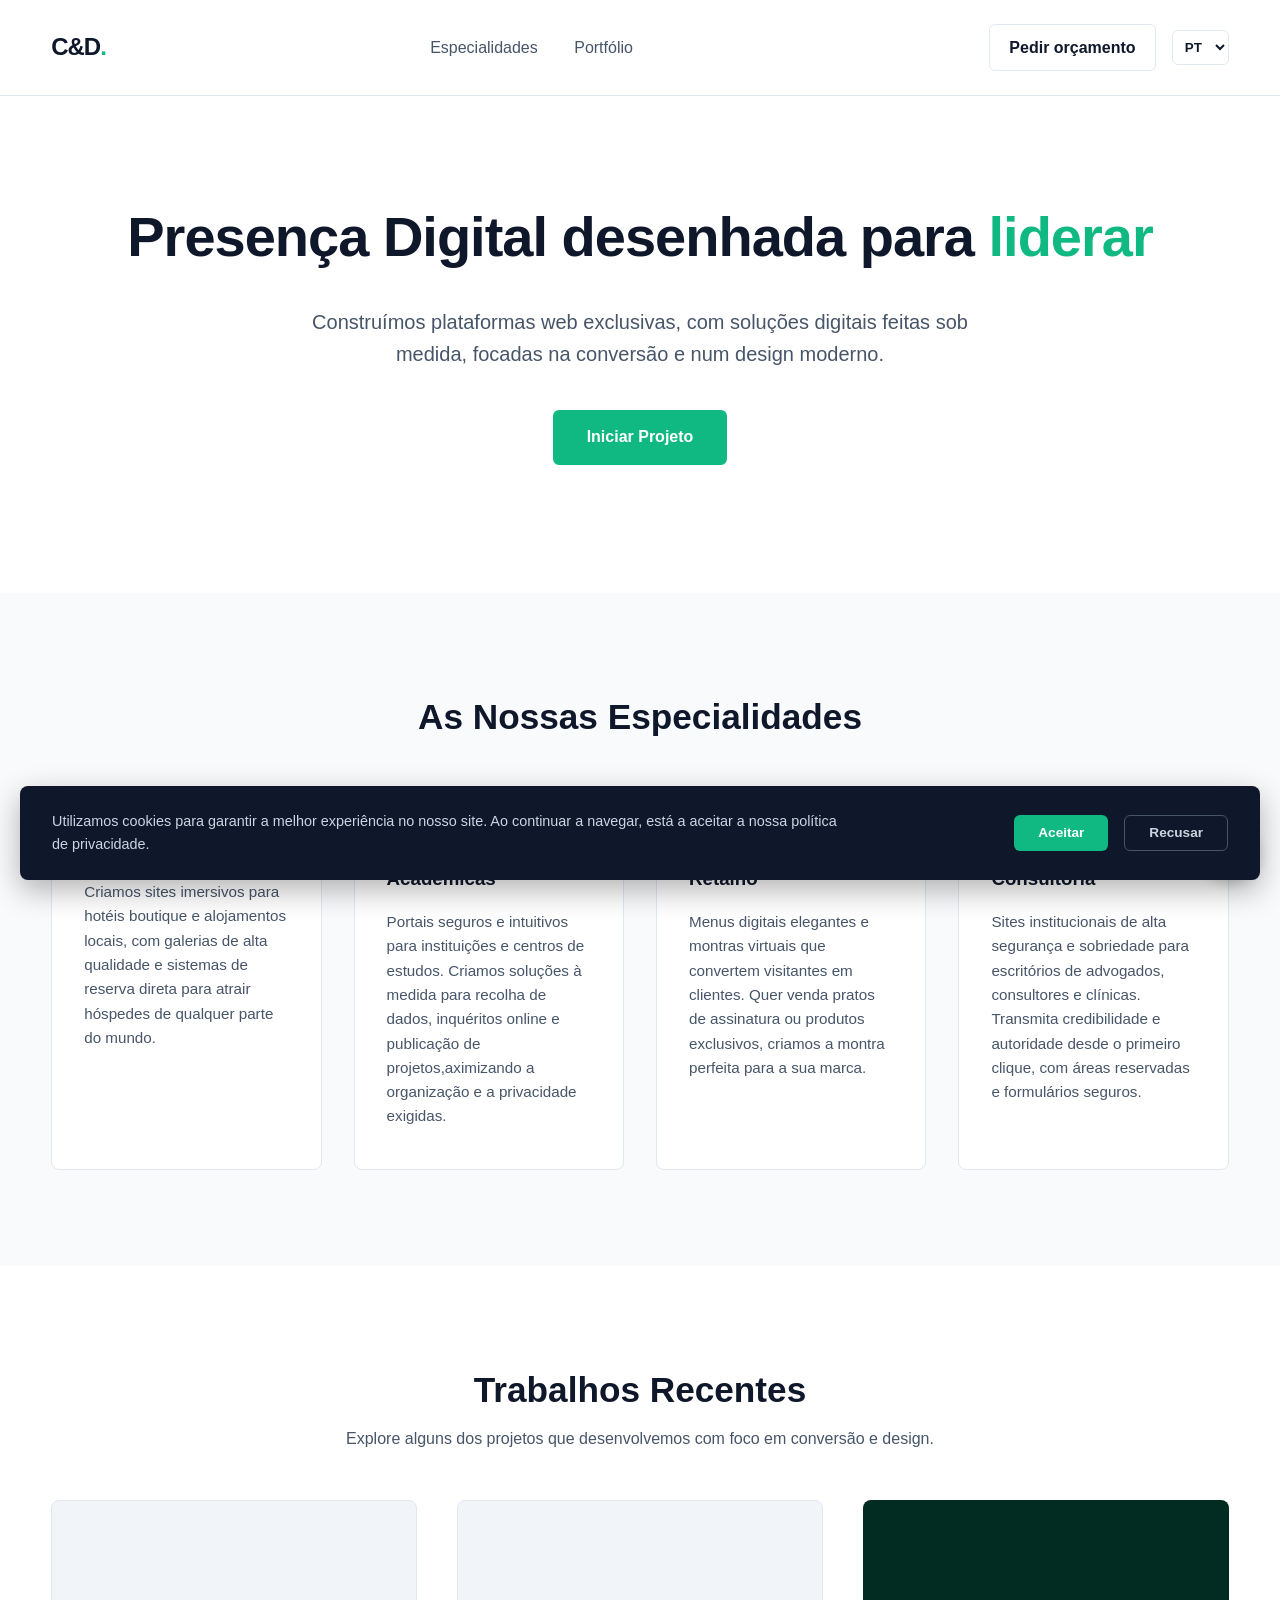
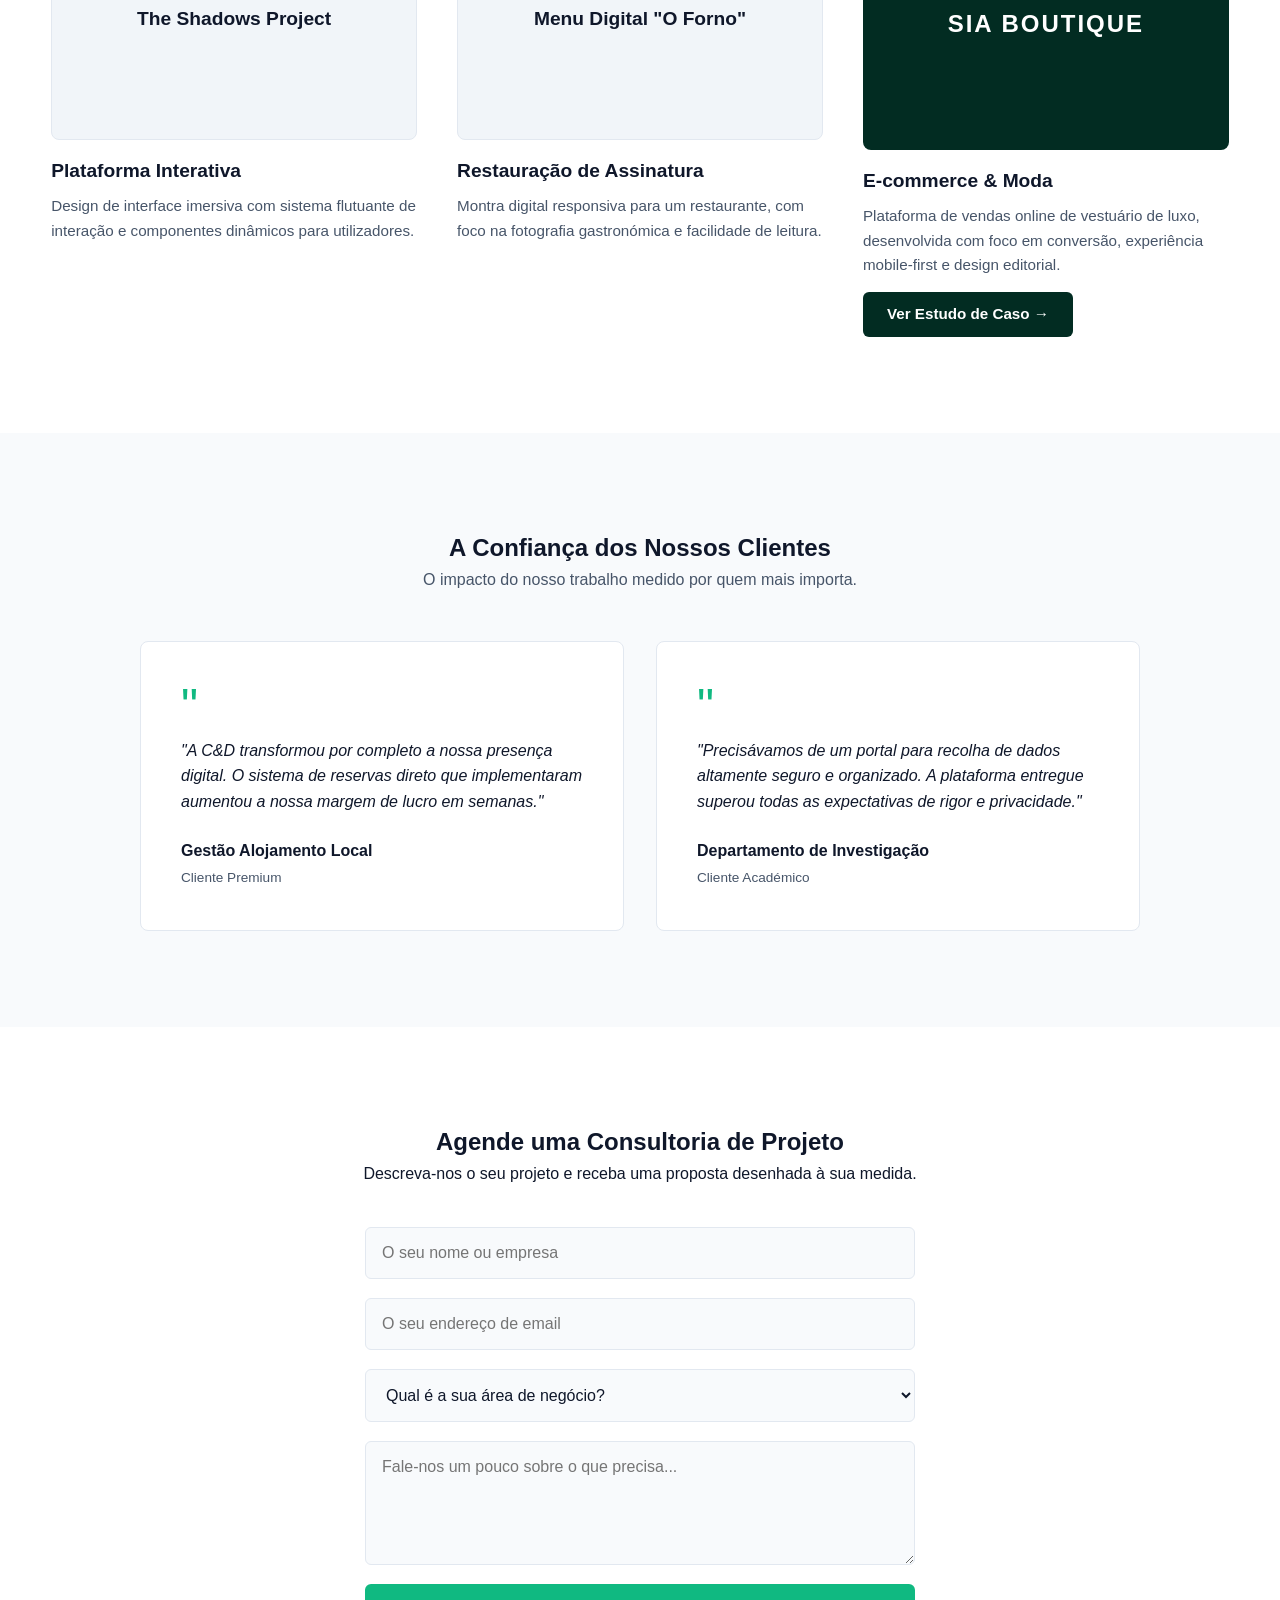
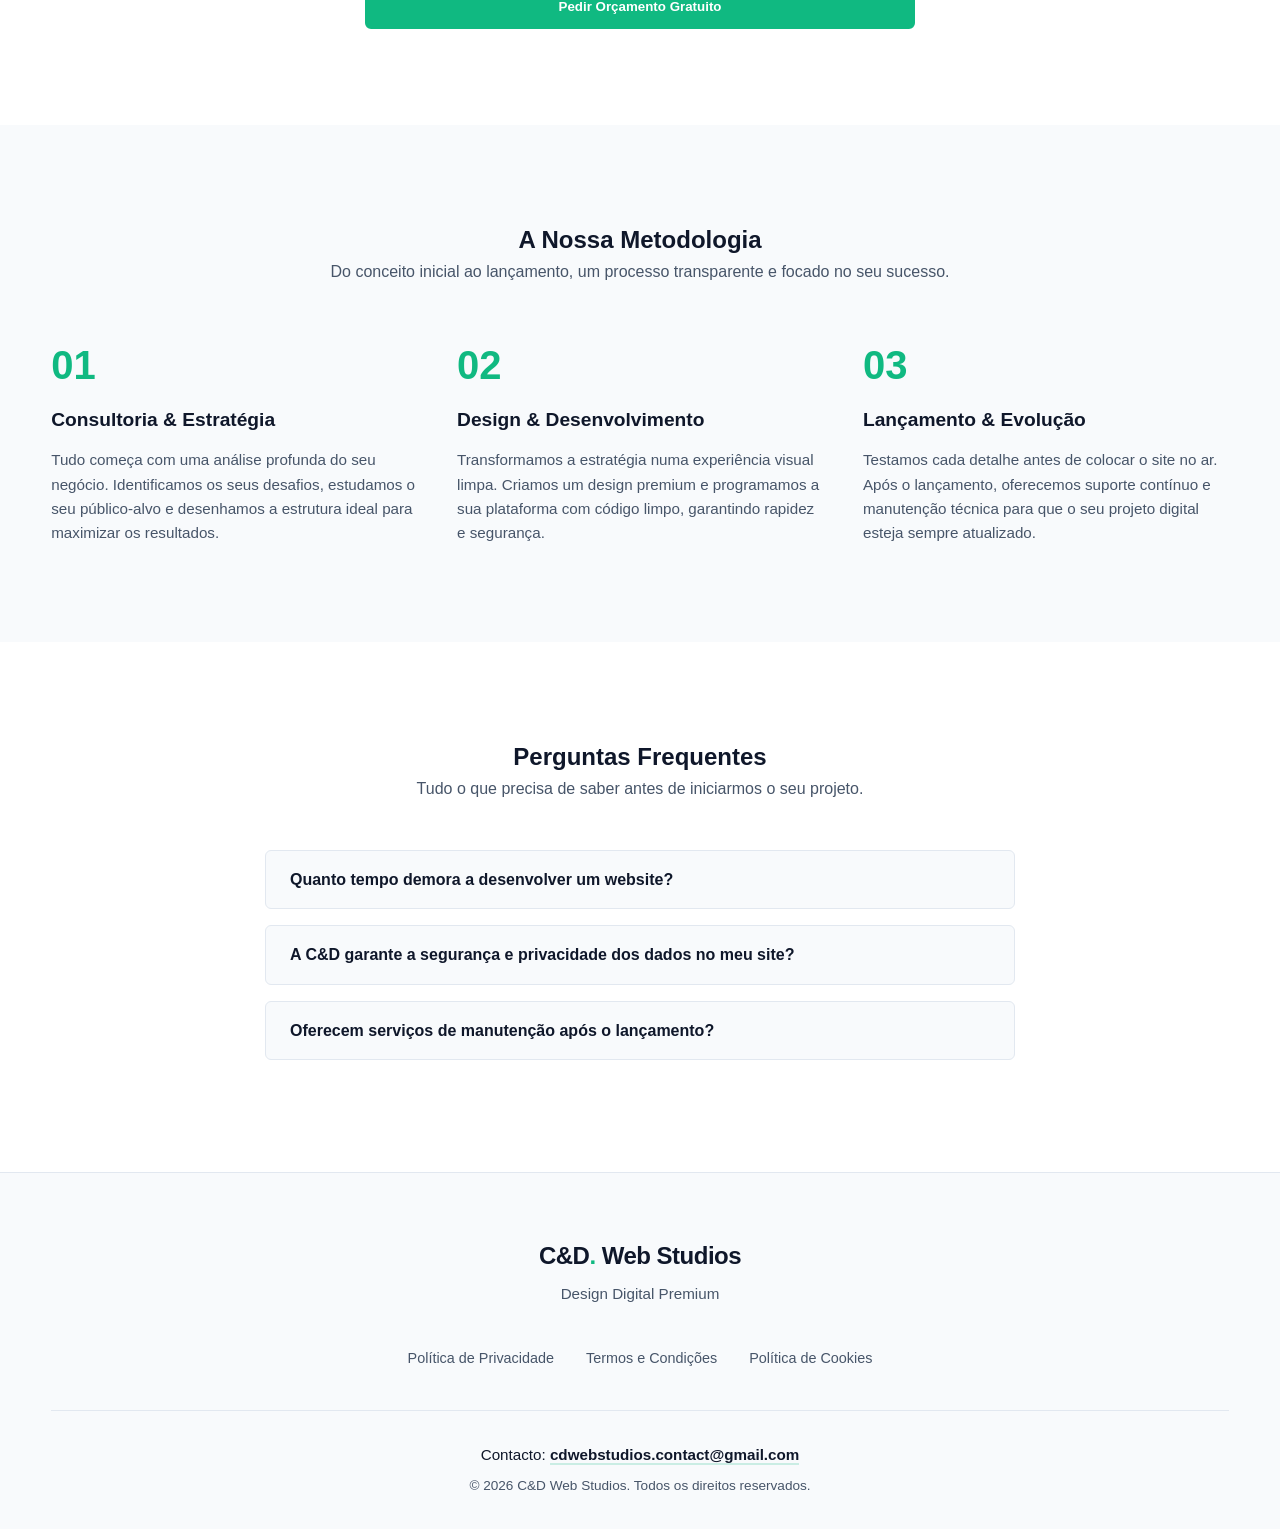
==== index.html @ cca9296c "Add files via upload" ====
<!DOCTYPE html>
<html lang="pt">
<head>
    <meta charset="UTF-8">
    <meta name="viewport" content="width=device-width, initial-scale=1.0">
    <title>C&D Web Studios | Design Digital Premium</title>
    <link rel="stylesheet" href="styles.css">
</head>
<div id="cookie-banner" class="cookie-banner">
    <div class="cookie-content">
        <p>Utilizamos cookies para garantir a melhor experiência no nosso site. Ao continuar a navegar, está a aceitar a nossa política de privacidade.</p>
        <div class="cookie-buttons">
            <button onclick="acceptCookies()" class="cookie-btn accept">Aceitar</button>
            <button onclick="rejectCookies()" class="cookie-btn reject">Recusar</button>
        </div>
    </div>
</div>

<body>
    
<nav class="navbar">
    <div class="logo">C&D<span class="highlight">.</span></div>
    <div class="nav-links">
        <a href="#servicos">Especialidades</a>
        <a href="#portfolio">Portfólio</a>
    </div>

    <div class="nav-actions">
        <a href="#contacto" class="nav-btn">Pedir orçamento</a>

        <div class="lang-selector">
            <select id="language-select" onchange="changeLanguage()">
                <option value="pt">PT</option>
                <option value="en">EN</option>
            </select>
        </div>
    </div>
</nav>

<header class="hero-section">
    <div class="hero-text">
        <h1>Presença Digital desenhada para <span class="text-emerald">liderar</span></h1>
        <p>Construímos plataformas web exclusivas, com soluções digitais feitas sob medida, focadas na conversão e num design moderno.</p>
        <a href="https://wa.me/message/INP7VLAFMV6QG1" class="cta-btn">Iniciar Projeto</a>
    </div>
</header>

<section id="servicos" class="services-section">
    <h2>As Nossas Especialidades</h2>
    <div class="services-grid">
        <div class="service-card">
            <h3>Alojamento & Turismo</h3>
            <p>Criamos sites imersivos para hotéis boutique e alojamentos locais, com galerias de alta qualidade e sistemas de reserva direta para atrair hóspedes de qualquer parte do mundo.</p>
        </div>
        <div class="service-card">
            <h3>Plataformas Académicas</h3>
            <p>Portais seguros e intuitivos para instituições e centros de estudos. Criamos soluções à medida para recolha de dados, inquéritos online e publicação de projetos,aximizando a organização e a privacidade exigidas.</p>
        </div>
        <div class="service-card">
            <h3>Restauração & Retalho</h3>
            <p>Menus digitais elegantes e montras virtuais que convertem visitantes em clientes. Quer venda pratos de assinatura ou produtos exclusivos, criamos a montra perfeita para a sua marca.</p>
        </div>
        <div class="service-card">
            <h3>Escritórios & Consultoria</h3>
            <p>Sites institucionais de alta segurança e sobriedade para escritórios de advogados, consultores e clínicas. Transmita credibilidade e autoridade desde o primeiro clique, com áreas reservadas e formulários seguros.</p>
        </div>
    </div>
</section>

<section id="portfolio" class="portfolio-section">
    <h2>Trabalhos Recentes</h2>
    <p class="portfolio-subtitle">Explore alguns dos projetos que desenvolvemos com foco em conversão e design.</p>
    
    <div class="portfolio-grid">
        <div class="portfolio-item">
            <div class="portfolio-image" style="background-color: #f1f5f9; border: 1px solid #e2e8f0;">
                <span class="placeholder-text" style="color: #0f172a;">The Shadows Project</span>
            </div>
            <div class="portfolio-info">
                <h4>Plataforma Interativa</h4>
                <p>Design de interface imersiva com sistema flutuante de interação e componentes dinâmicos para utilizadores.</p>
            </div>
        </div>

        <div class="portfolio-item">
            <div class="portfolio-image" style="background-color: #f1f5f9; border: 1px solid #e2e8f0;">
                <span class="placeholder-text" style="color: #0f172a;">Menu Digital "O Forno"</span>
            </div>
            <div class="portfolio-info">
                <h4>Restauração de Assinatura</h4>
                <p>Montra digital responsiva para um restaurante, com foco na fotografia gastronómica e facilidade de leitura.</p>
            </div>
        </div>

        <div class="portfolio-item">
            <div class="portfolio-image" style="background-color: #022c22; display: flex; align-items: center; justify-content: center; height: 250px; border-radius: 8px;">
                <span style="color: #ffffff; font-family: 'Montserrat', sans-serif; font-weight: 700; font-size: 1.5rem; letter-spacing: 2px;">SIA BOUTIQUE</span>
            </div>
            
            <div class="portfolio-info">
                <h4>E-commerce & Moda</h4>
                <p>Plataforma de vendas online de vestuário de luxo, desenvolvida com foco em conversão, experiência mobile-first e design editorial.</p>
                
                <a href="case-study-sia.html" target="_blank" style="display: inline-block; margin-top: 15px; padding: 10px 24px; background-color: #022c22; color: #ffffff; text-decoration: none; font-weight: 600; font-size: 0.95rem; border-radius: 6px; transition: opacity 0.2s;">
                    Ver Estudo de Caso &rarr;
                </a>
            </div>
        </div>
    </div>
</section>

<section id="testemunhos" class="testimonials-section">
    <h2>A Confiança dos Nossos Clientes</h2>
    <p class="testimonials-subtitle">O impacto do nosso trabalho medido por quem mais importa.</p>
    
    <div class="testimonials-grid">
        <div class="testimonial-card">
            <div class="quote-icon">"</div>
            <p class="feedback">"A C&D transformou por completo a nossa presença digital. O sistema de reservas direto que implementaram aumentou a nossa margem de lucro em semanas."</p>
            <div class="client-info">
                <h4>Gestão Alojamento Local</h4>
                <span>Cliente Premium</span>
            </div>
        </div>

        <div class="testimonial-card">
            <div class="quote-icon">"</div>
            <p class="feedback">"Precisávamos de um portal para recolha de dados altamente seguro e organizado. A plataforma entregue superou todas as expectativas de rigor e privacidade."</p>
            <div class="client-info">
                <h4>Departamento de Investigação</h4>
                <span>Cliente Académico</span>
            </div>
        </div>
    </div>
</section>

<section id="contacto" class="contact-section">
    <h2>Agende uma Consultoria de Projeto</h2>
    <p>Descreva-nos o seu projeto e receba uma proposta desenhada à sua medida.</p>
    
    <form class="contact-form">
        <input type="text" placeholder="O seu nome ou empresa" required>
        <input type="email" placeholder="O seu endereço de email" required>
        <select required>
            <option value="" disabled selected>Qual é a sua área de negócio?</option>
            <option value="alojamento">Alojamento & Turismo</option>
            <option value="academico">Academia & Investigação</option>
            <option value="restauracao">Restauração & Retalho</option>
            <option value="corporativo">Serviços Corporativos</option>
            <option value="E-commerce">E-commerce & moda</option>
            <option value="outro">Outro</option>
        </select>
        <textarea placeholder="Fale-nos um pouco sobre o que precisa..." rows="5" required></textarea>
        <button type="submit" class="cta-btn">Pedir Orçamento Gratuito</button>
    </form>
</section>

<section id="processo" class="process-section">
    <h2>A Nossa Metodologia</h2>
    <p class="process-subtitle">Do conceito inicial ao lançamento, um processo transparente e focado no seu sucesso.</p>
    
    <div class="process-grid">
        <div class="process-step">
            <div class="step-number">01</div>
            <h4>Consultoria & Estratégia</h4>
            <p>Tudo começa com uma análise profunda do seu negócio. Identificamos os seus desafios, estudamos o seu público-alvo e desenhamos a estrutura ideal para maximizar os resultados.</p>
        </div>

        <div class="process-step">
            <div class="step-number">02</div>
            <h4>Design & Desenvolvimento</h4>
            <p>Transformamos a estratégia numa experiência visual limpa. Criamos um design premium e programamos a sua plataforma com código limpo, garantindo rapidez e segurança.</p>
        </div>

        <div class="process-step">
            <div class="step-number">03</div>
            <h4>Lançamento & Evolução</h4>
            <p>Testamos cada detalhe antes de colocar o site no ar. Após o lançamento, oferecemos suporte contínuo e manutenção técnica para que o seu projeto digital esteja sempre atualizado.</p>
        </div>
    </div>
</section>

<section id="faq" class="faq-section">
    <h2>Perguntas Frequentes</h2>
    <p class="faq-subtitle">Tudo o que precisa de saber antes de iniciarmos o seu projeto.</p>
    
    <div class="faq-container">
        <details class="faq-item">
            <summary>Quanto tempo demora a desenvolver um website?</summary>
            <div class="faq-content">
                <p>O tempo de desenvolvimento varia consoante a complexidade. Projetos institucionais e menus digitais levam entre 2 a 3 semanas. Plataformas complexas ou portais de pesquisa podem exigir 4 a 6 semanas para garantir que todos os testes são rigorosamente cumpridos.</p>
            </div>
        </details>

        <details class="faq-item">
            <summary>A C&D garante a segurança e privacidade dos dados no meu site?</summary>
            <div class="faq-content">
                <p>Absolutamente. Desenhamos arquiteturas com certificados de encriptação, rigor nos acessos e em total conformidade legal com a proteção de dados (RGPD), vital para a confiança dos seus utilizadores.</p>
            </div>
        </details>

        <details class="faq-item">
            <summary>Oferecem serviços de manutenção após o lançamento?</summary>
            <div class="faq-content">
                <p>Sim. Disponibilizamos planos de manutenção contínua para garantir que o seu site está sempre rápido, atualizado e protegido contra novas ameaças, para que se possa focar apenas no seu negócio.</p>
            </div>
        </details>
    </div>
</section>

<a href="https://wa.me/message/INP7VLAFMV6QG1" target="_blank" class="whatsapp-float">
    <svg class="whatsapp-icon" viewBox="0 0 24 24" xmlns="http://www.w3.org/2000/svg">
        <path fill="#FFF" d="M12.012 2c-5.508 0-9.984 4.464-9.984 9.972 0 1.752.456 3.456 1.32 4.956L2 22l5.256-1.38c1.452.792 3.084 1.212 4.752 1.212 5.508 0 9.984-4.464 9.984-9.972 0-5.508-4.476-9.86-9.98-9.86zm6.156 14.124c-.252.708-1.464 1.308-2.016 1.368-.492.048-1.128.084-3.216-.792-2.664-1.116-4.38-3.828-4.512-4c-.132-.18-1.056-1.404-1.056-2.676 0-1.272.66-1.896.888-2.148.228-.252.492-.312.66-.312.168 0 .336.012.48.012.156 0 .36-.06.564.432.204.504.708 1.728.768 1.848.06.12.096.264.012.432-.084.168-.18.276-.36.48-.18.204-.384.456-.552.612-.18.168-.372.348-.156.72.216.372.96 1.584 2.064 2.568 1.416 1.26 2.616 1.656 2.988 1.848.372.18.588.156.72-.012.132-.168.564-.66.72-.888.156-.228.312-.18.528-.096.216.084 1.368.648 1.608.768.24.12.396.18.456.288.06.096.06.576-.192 1.284z"/>
    </svg>
</a>

<footer>
    <div class="footer-container">
        <div class="footer-brand">
            <h3>C&D<span class="highlight">.</span> Web Studios</h3>
            <p class="footer-tagline">Design Digital Premium</p>  
        </div>
        
        <div class="footer-links">
            <a href="privacidade.html">Política de Privacidade</a>
            <a href="termos.html">Termos e Condições</a>
            <a href="cookies.html">Política de Cookies</a>
        </div> 
        
        <div class="footer-bottom">
            <p class="footer-email">Contacto: <a href="mailto:cdwebstudios.contact@gmail.com">cdwebstudios.contact@gmail.com</a></p>
            <p class="footer-copy">&copy; 2026 C&D Web Studios. Todos os direitos reservados.</p>
        </div>
    </div>
</footer>
<script src="script.js"></script>
</body>
</html>
---- styles.css ----
:root {
    --bg-principal: #ffffff;       
    --bg-secundario: #f8fafc;      
    --verde-principal: #10b981;    
    --texto-escuro: #0f172a;       
    --texto-mutado: #475569;       
    --borda-suave: #e2e8f0;        
}

* {
    margin: 0;
    padding: 0;
    box-sizing: border-box;
    font-family: 'Segoe UI', Tahoma, Geneva, Verdana, sans-serif;
    scroll-behavior: smooth;
}

body {
    background-color: var(--bg-principal);
    color: var(--texto-escuro);
    line-height: 1.6;
}

.navbar {
    display: flex;
    justify-content: space-between;
    align-items: center;
    padding: 1.5rem 4%;
    background-color: rgba(255, 255, 255, 0.95);
    border-bottom: 1px solid var(--borda-suave);
    position: fixed;
    width: 100%;
    top: 0;
    z-index: 1000;
    backdrop-filter: blur(10px);
}

.logo {
    font-size: 1.5rem;
    font-weight: 800;
    color: var(--texto-escuro);
    letter-spacing: -1px;
}

.highlight {
    color: var(--verde-principal);
}

.nav-links a {
    color: var(--texto-mutado);
    text-decoration: none;
    margin-right: 2rem;
    font-weight: 500;
    transition: color 0.3s ease;
}

.nav-links a:hover {
    color: var(--verde-principal);
}

.nav-actions {
    display: flex;
    align-items: center;
    gap: 1rem;
}

.nav-btn {
    color: var(--texto-escuro);
    text-decoration: none;
    font-weight: 600;
    padding: 0.6rem 1.2rem;
    border-radius: 6px;
    border: 1px solid var(--borda-suave);
    transition: all 0.3s ease;
}

.nav-btn:hover {
    border-color: var(--verde-principal);
    color: var(--verde-principal);
}

.lang-selector select {
    background: transparent;
    border: 1px solid var(--borda-suave);
    color: var(--texto-escuro);
    padding: 0.5rem;
    border-radius: 6px;
    cursor: pointer;
    font-weight: 600;
}

.cta-btn {
    display: inline-block;
    background-color: var(--verde-principal);
    color: #ffffff; 
    text-decoration: none;
    padding: 0.8rem 2rem;
    font-weight: 700;
    border-radius: 6px;
    border: 2px solid var(--verde-principal);
    transition: all 0.3s ease;
    cursor: pointer;
}

.cta-btn:hover {
    background-color: #ffffff;
    color: var(--verde-principal);
    border-color: var(--verde-principal);
    transform: translateY(-2px);
}

.hero-section {
    padding: 12rem 4% 8rem 4%;
    background-color: var(--bg-principal);
    display: flex;
    justify-content: center;
    text-align: center;
}

.hero-text h1 {
    font-size: 3.5rem;
    font-weight: 800;
    margin-bottom: 1.5rem;
    color: var(--texto-escuro);
    letter-spacing: -1px;
}

.text-emerald {
    color: var(--verde-principal);
}

.hero-text p {
    font-size: 1.25rem;
    color: var(--texto-mutado);
    max-width: 700px;
    margin: 0 auto 2.5rem auto;
}

.services-section {
    padding: 6rem 4%;
    background-color: var(--bg-secundario); 
    text-align: center;
}

.services-section h2 {
    font-size: 2.2rem;
    margin-bottom: 3rem;
    position: relative;
}

.services-grid {
    display: grid;
    grid-template-columns: repeat(auto-fit, minmax(250px, 1fr));
    gap: 2rem;
    max-width: 1200px;
    margin: 0 auto;
}

.service-card {
    background-color: var(--bg-principal);
    padding: 2.5rem 2rem;
    border-radius: 8px;
    border: 1px solid var(--borda-suave);
    text-align: left;
    transition: transform 0.3s ease, border-color 0.3s ease;
}

.service-card:hover {
    transform: translateY(-5px);
    border-color: var(--verde-principal);
}

.service-card h3 {
    margin-bottom: 1rem;
    color: var(--texto-escuro);
}

.service-card p {
    color: var(--texto-mutado);
    font-size: 0.95rem;
}

.portfolio-section {
    padding: 6rem 4%;
    background-color: var(--bg-principal);
    text-align: center;
}

.portfolio-section h2 {
    font-size: 2.2rem;
    margin-bottom: 0.5rem;
}

.portfolio-subtitle {
    color: var(--texto-mutado);
    margin-bottom: 3rem;
}

.portfolio-grid {
    display: grid;
    grid-template-columns: repeat(auto-fit, minmax(320px, 1fr));
    gap: 2.5rem;
    max-width: 1200px;
    margin: 0 auto;
}

.portfolio-item {
    text-align: left;
}

.portfolio-image {
    height: 240px;
    border-radius: 8px;
    display: flex;
    justify-content: center;
    align-items: center;
    margin-bottom: 1rem;
}

.placeholder-text {
    font-weight: 700;
    font-size: 1.2rem;
}

.portfolio-info h4 {
    font-size: 1.2rem;
    margin-bottom: 0.5rem;
}

.portfolio-info p {
    color: var(--texto-mutado);
    font-size: 0.95rem;
}

.testimonials-section {
    padding: 6rem 4%;
    background-color: var(--bg-secundario);
    text-align: center;
}

.testimonials-subtitle {
    color: var(--texto-mutado);
    margin-bottom: 3rem;
}

.testimonials-grid {
    display: grid;
    grid-template-columns: repeat(auto-fit, minmax(300px, 1fr));
    gap: 2rem;
    max-width: 1000px;
    margin: 0 auto;
}

.testimonial-card {
    background-color: var(--bg-principal);
    padding: 2.5rem;
    border-radius: 8px;
    border: 1px solid var(--borda-suave);
    text-align: left;
}

.quote-icon {
    font-size: 3rem;
    color: var(--verde-principal);
    line-height: 1;
    margin-bottom: 0.5rem;
}

.feedback {
    color: var(--texto-escuro);
    font-style: italic;
    margin-bottom: 1.5rem;
}

.client-info h4 {
    font-size: 1rem;
}

.client-info span {
    color: var(--texto-mutado);
    font-size: 0.85rem;
}

.contact-section {
    padding: 6rem 4%;
    background-color: var(--bg-principal);
    text-align: center;
}

.contact-section p {
    color: var(--texto-mutated);
    margin-bottom: 2.5rem;
}

.contact-form {
    max-width: 550px;
    margin: 0 auto;
    display: flex;
    flex-direction: column;
    gap: 1.2rem;
}

.contact-form input, 
.contact-form select, 
.contact-form textarea {
    width: 100%;
    padding: 1rem;
    background-color: var(--bg-secundario);
    border: 1px solid var(--borda-suave);
    color: var(--texto-escuro);
    border-radius: 6px;
    font-size: 1rem;
    outline: none;
    transition: border-color 0.3s ease;
}

.contact-form input:focus, 
.contact-form select:focus, 
.contact-form textarea:focus {
    border-color: var(--verde-principal);
}

.contact-form button {
    width: 100%;
}

.process-section {
    padding: 6rem 4%;
    background-color: var(--bg-secundario);
    text-align: center;
}

.process-subtitle {
    color: var(--texto-mutado);
    margin-bottom: 3rem;
}

.process-grid {
    display: grid;
    grid-template-columns: repeat(auto-fit, minmax(280px, 1fr));
    gap: 2.5rem;
    max-width: 1200px;
    margin: 0 auto;
}

.process-step {
    text-align: left;
}

.step-number {
    font-size: 2.5rem;
    font-weight: 800;
    color: var(--verde-principal);
    margin-bottom: 0.5rem;
}

.process-step h4 {
    font-size: 1.2rem;
    margin-bottom: 0.8rem;
}

.process-step p {
    color: var(--texto-mutado);
    font-size: 0.95rem;
}

.faq-section {
    padding: 6rem 4%;
    background-color: var(--bg-principal);
    text-align: center;
}

.faq-subtitle {
    color: var(--texto-mutado);
    margin-bottom: 3rem;
}

.faq-container {
    max-width: 750px;
    margin: 0 auto;
    text-align: left;
}

.faq-item {
    background-color: var(--bg-secundario);
    margin-bottom: 1rem;
    padding: 1rem 1.5rem;
    border-radius: 6px;
    border: 1px solid var(--borda-suave);
}

.faq-item summary {
    font-weight: 600;
    cursor: pointer;
    outline: none;
    list-style: none;
}

.faq-item summary::-webkit-details-marker {
    display: none;
}

.faq-content {
    margin-top: 1rem;
    color: var(--texto-mutado);
    font-size: 0.95rem;
}
footer {
    background-color: var(--bg-secundario);
    padding: 4rem 4% 2rem 4%;
    border-top: 1px solid var(--borda-suave);
}

.footer-container {
    max-width: 1200px;
    margin: 0 auto;
    display: flex;
    flex-direction: column;
    align-items: center;
    text-align: center;
    gap: 2.5rem;
}

.footer-brand h3 {
    font-size: 1.5rem;
    color: var(--texto-escuro);
    margin-bottom: 0.4rem;
    font-weight: 800;
    letter-spacing: -0.5px;
}

.footer-tagline {
    color: var(--texto-mutado);
    font-size: 0.95rem;
    font-weight: 500;
}

.footer-links {
    display: flex;
    justify-content: center;
    flex-wrap: wrap;
    gap: 2rem;
}

.footer-links a {
    color: var(--texto-mutado);
    text-decoration: none;
    font-size: 0.9rem;
    font-weight: 500;
    transition: color 0.3s ease;
}

.footer-links a:hover {
    color: var(--verde-principal);
}

.footer-bottom {
    width: 100%;
    border-top: 1px solid var(--borda-suave);
    padding-top: 2rem;
    display: flex;
    flex-direction: column;
    gap: 0.5rem;
}

.footer-email {
    color: var(--texto-escuro);
    font-size: 0.95rem;
    font-weight: 500;
}

.footer-email a {
    color: var(--texto-escuro);
    text-decoration: none;
    font-weight: 700;
    border-bottom: 2px solid rgba(16, 185, 129, 0.2);
    transition: all 0.3s ease;
}

.footer-email a:hover {
    color: var(--verde-principal);
    border-bottom-color: var(--verde-principal);
}

.footer-copy {
    color: var(--texto-mutado);
    font-size: 0.85rem;
}

.whatsapp-float {
    position: fixed;
    width: 60px;
    height: 60px;
    bottom: 20px;
    right: 20px;
    background-color: #25d366; 
    border-radius: 50px;
    display: flex;
    justify-content: center;
    align-items: center;
    box-shadow: 0px 4px 12px rgba(0, 0, 0, 0.15);
    z-index: 1000;
    transition: all 0.3s ease;
}

.whatsapp-float:hover {
    transform: scale(1.1) translateY(-2px);
    box-shadow: 0px 6px 16px rgba(37, 211, 102, 0.3);
}

.whatsapp-icon {
    width: 32px;
    height: 32px;
}

@media (max-width: 768px) {
    .footer-links {
        flex-direction: column;
        gap: 1.2rem;
    }
    
    .footer-container {
        gap: 2rem;
    }
}

.cookie-banner {
    position: fixed;
    bottom: -100px;
    left: 20px;
    right: 20px;
    background-color: var(--texto-escuro);
    color: #ffffff;
    padding: 1.5rem 2rem;
    border-radius: 8px;
    box-shadow: 0 10px 30px rgba(0, 0, 0, 0.3);
    z-index: 9999;
    transition: bottom 0.5s ease;
}

.cookie-banner.show {
    bottom: 20px;
}

.cookie-content {
    max-width: 1200px;
    margin: 0 auto;
    display: flex;
    justify-content: space-between;
    align-items: center;
    flex-wrap: wrap;
    gap: 1.5rem;
}

.cookie-content p {
    font-size: 0.9rem;
    color: #cbd5e1;
    max-width: 800px;
    margin: 0;
}

.cookie-buttons {
    display: flex;
    gap: 1rem;
}

.cookie-btn {
    padding: 0.6rem 1.5rem;
    border-radius: 6px;
    font-weight: 600;
    font-size: 0.85rem;
    cursor: pointer;
    transition: all 0.2s ease;
    border: none;
}

.cookie-btn.accept {
    background-color: var(--verde-principal);
    color: #ffffff;
}

.cookie-btn.accept:hover {
    background-color: #059669;
}

.cookie-btn.reject {
    background-color: transparent;
    color: #cbd5e1;
    border: 1px solid #475569;
}

.cookie-btn.reject:hover {
    background-color: rgba(255, 255, 255, 0.1);
    color: #ffffff;
}

@media (max-width: 768px) {
    .cookie-content {
        flex-direction: column;
        text-align: center;
    }
    .cookie-buttons {
        width: 100%;
        justify-content: center;
    }
}
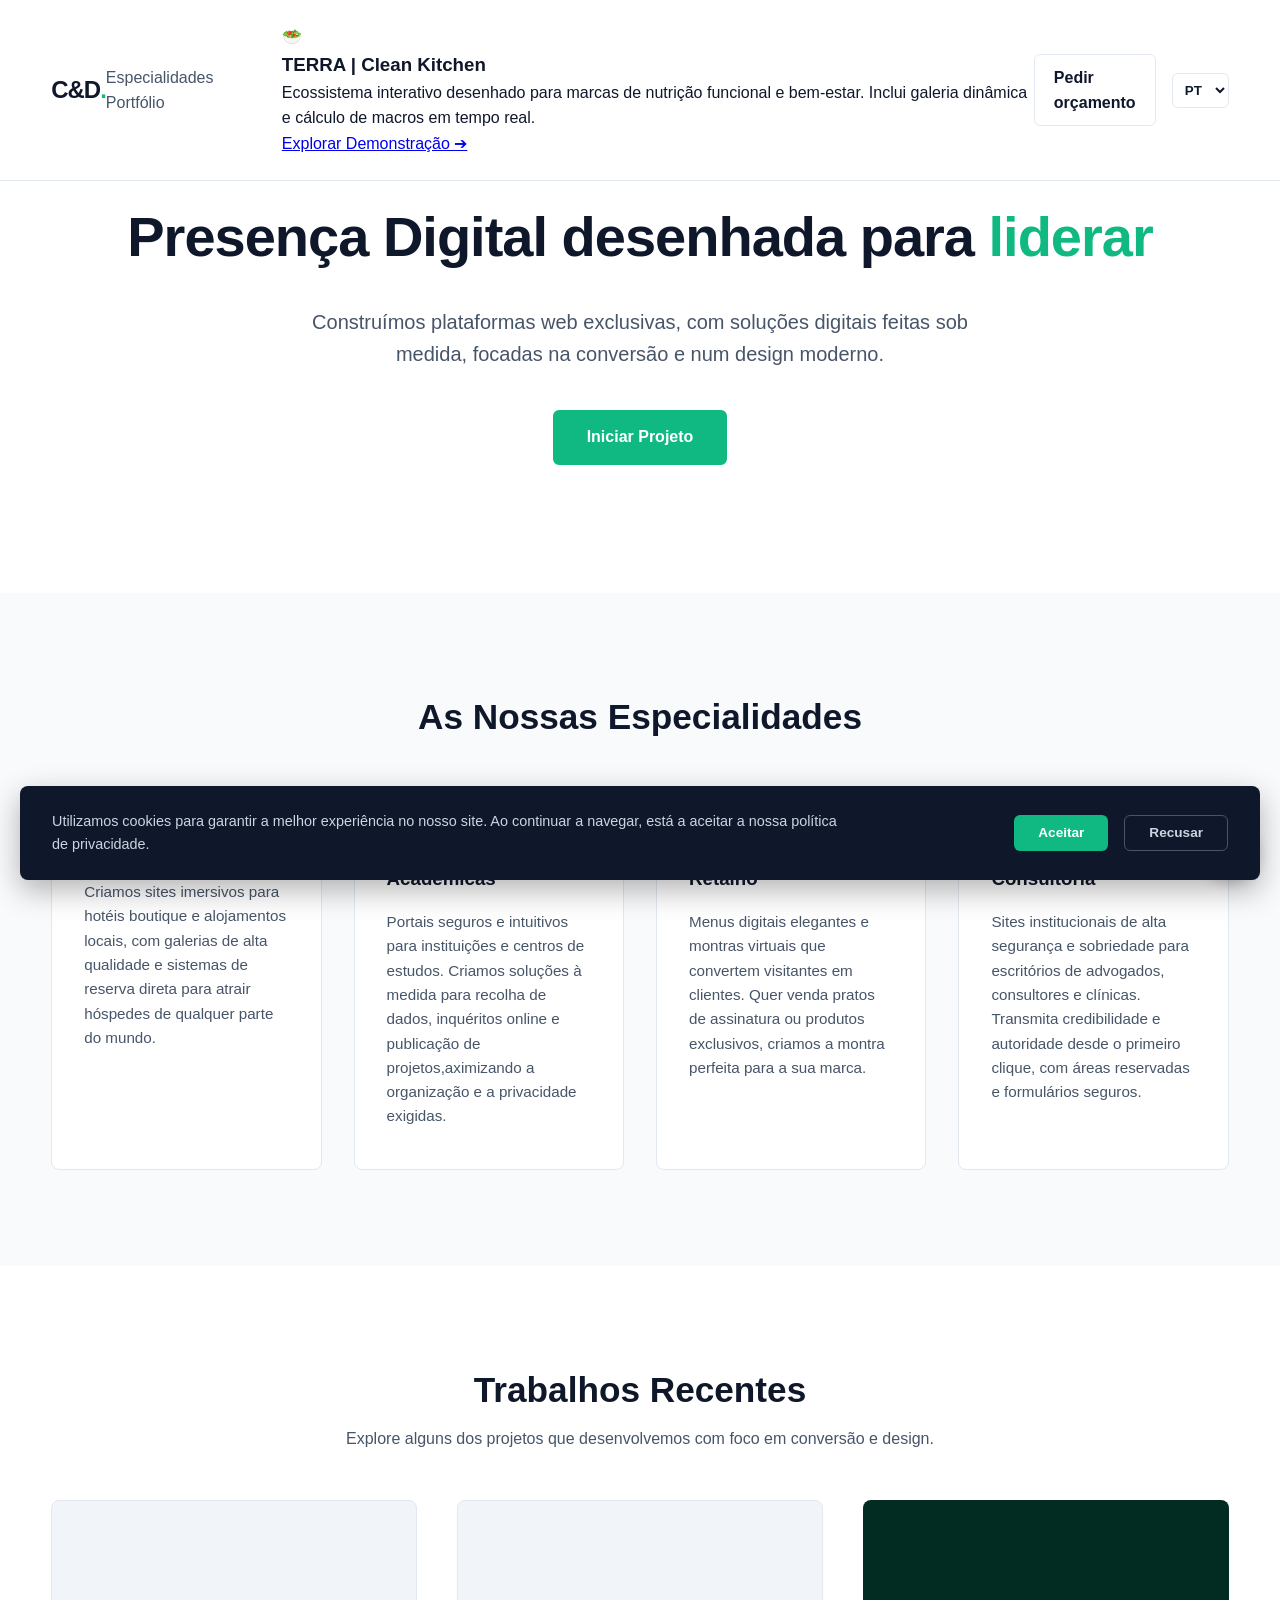
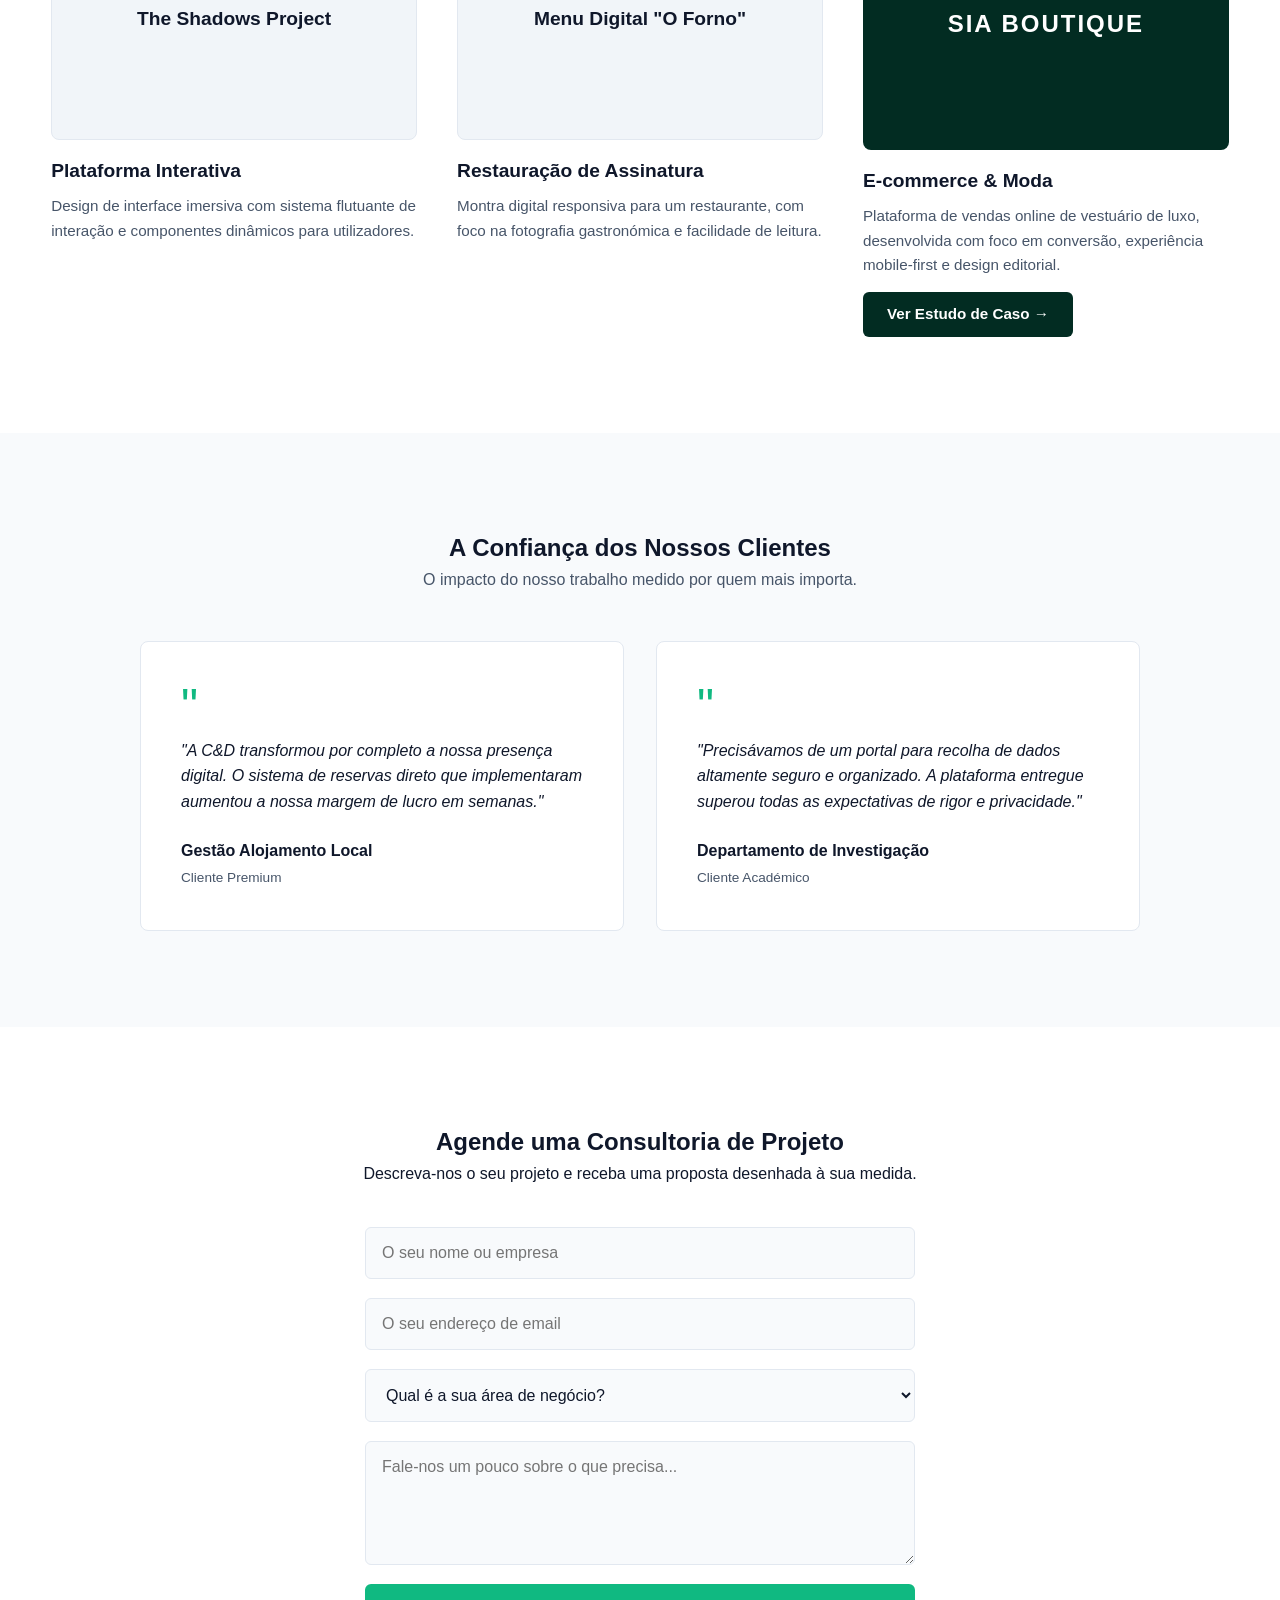
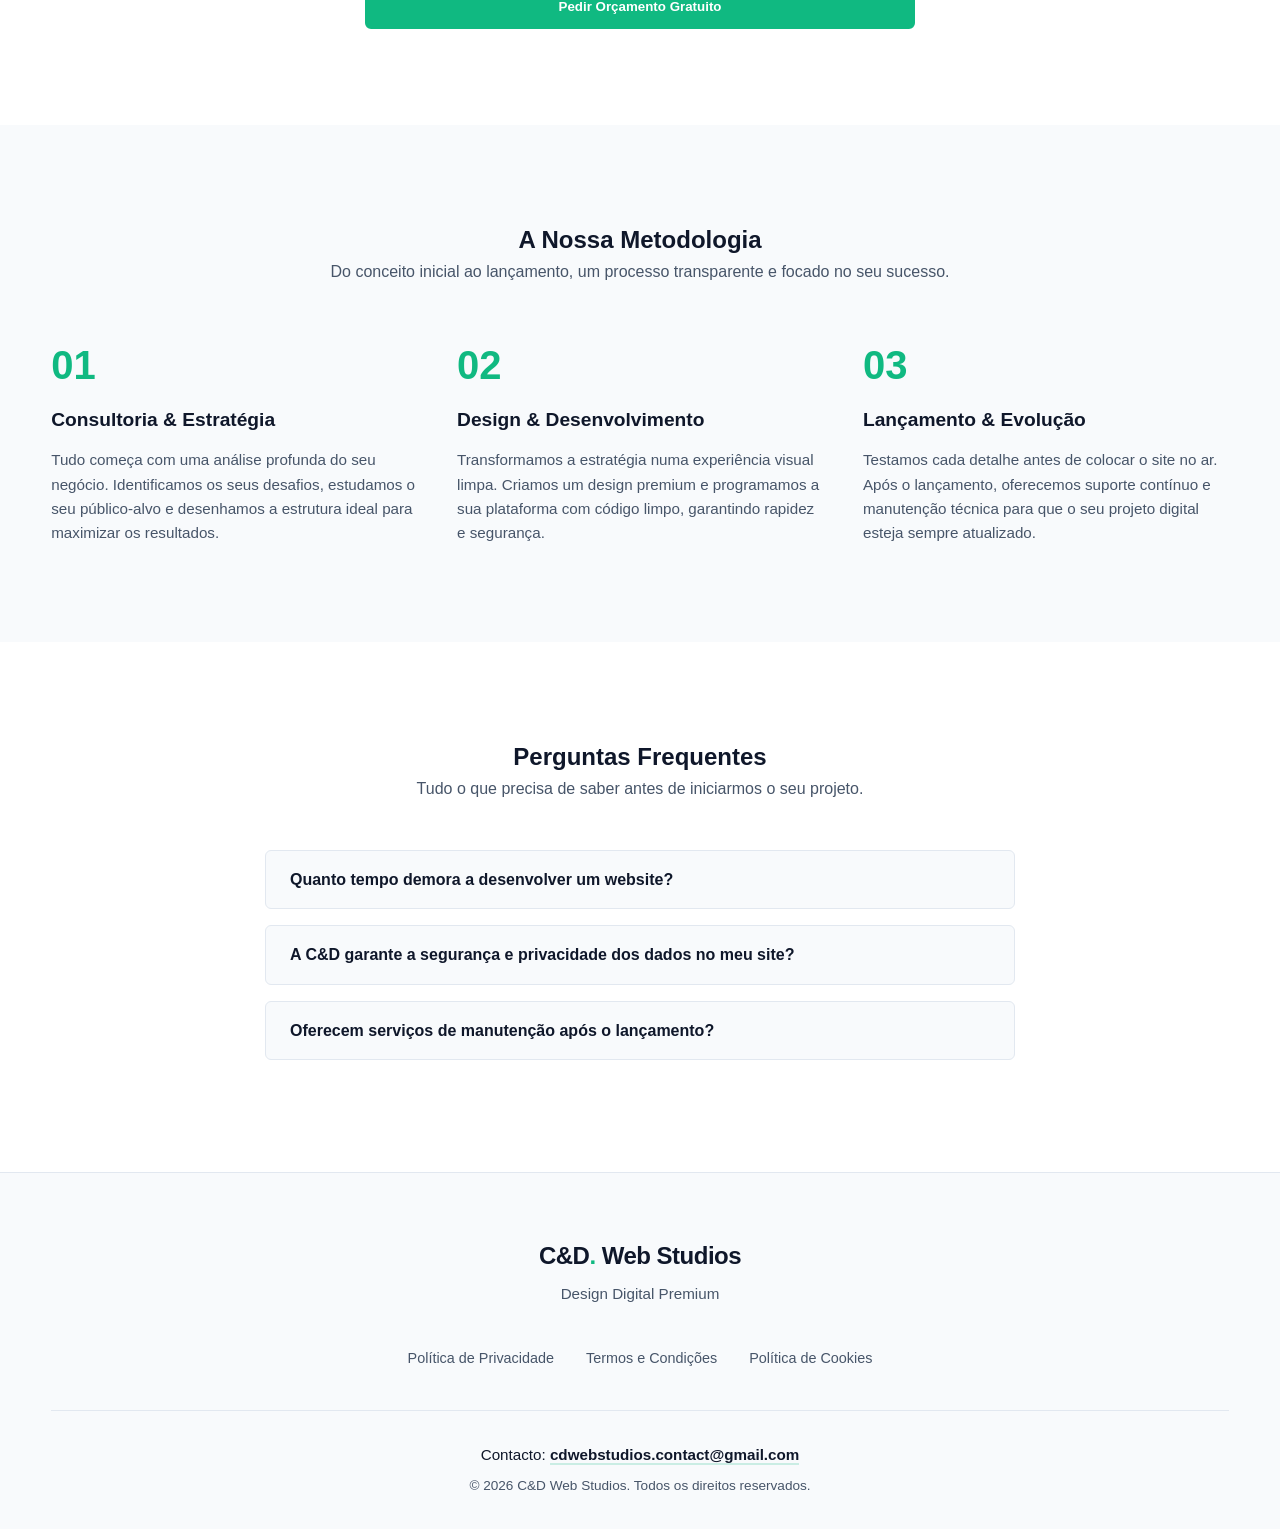
==== commit 3ab3fce7: "Update index.html" ====
--- a/index.html
+++ b/index.html
@@ -24,6 +24,19 @@
         <a href="#servicos">Especialidades</a>
         <a href="#portfolio">Portfólio</a>
     </div>
+<div class="bg-slate-900 border border-slate-800 rounded-3xl p-6 mb-6 shadow-lg hover:border-emerald-500/50 transition-all duration-300">
+  <div class="flex items-center gap-3 mb-4">
+    <span class="text-2xl">🥗</span>
+    <h3 class="text-xl font-extrabold text-white">TERRA | Clean Kitchen</h3>
+  </div>
+  <p class="text-slate-400 text-sm mb-6 leading-relaxed">
+    Ecossistema interativo desenhado para marcas de nutrição funcional e bem-estar. Inclui galeria dinâmica e cálculo de macros em tempo real.
+  </p>
+  
+  <a href="./projetos/terra-clean/index.html" class="inline-flex items-center justify-center w-full bg-emerald-500 hover:bg-emerald-400 text-slate-950 font-bold py-3 px-6 rounded-xl transition-all">
+    Explorar Demonstração ➔
+  </a>
+</div>
 
     <div class="nav-actions">
         <a href="#contacto" class="nav-btn">Pedir orçamento</a>
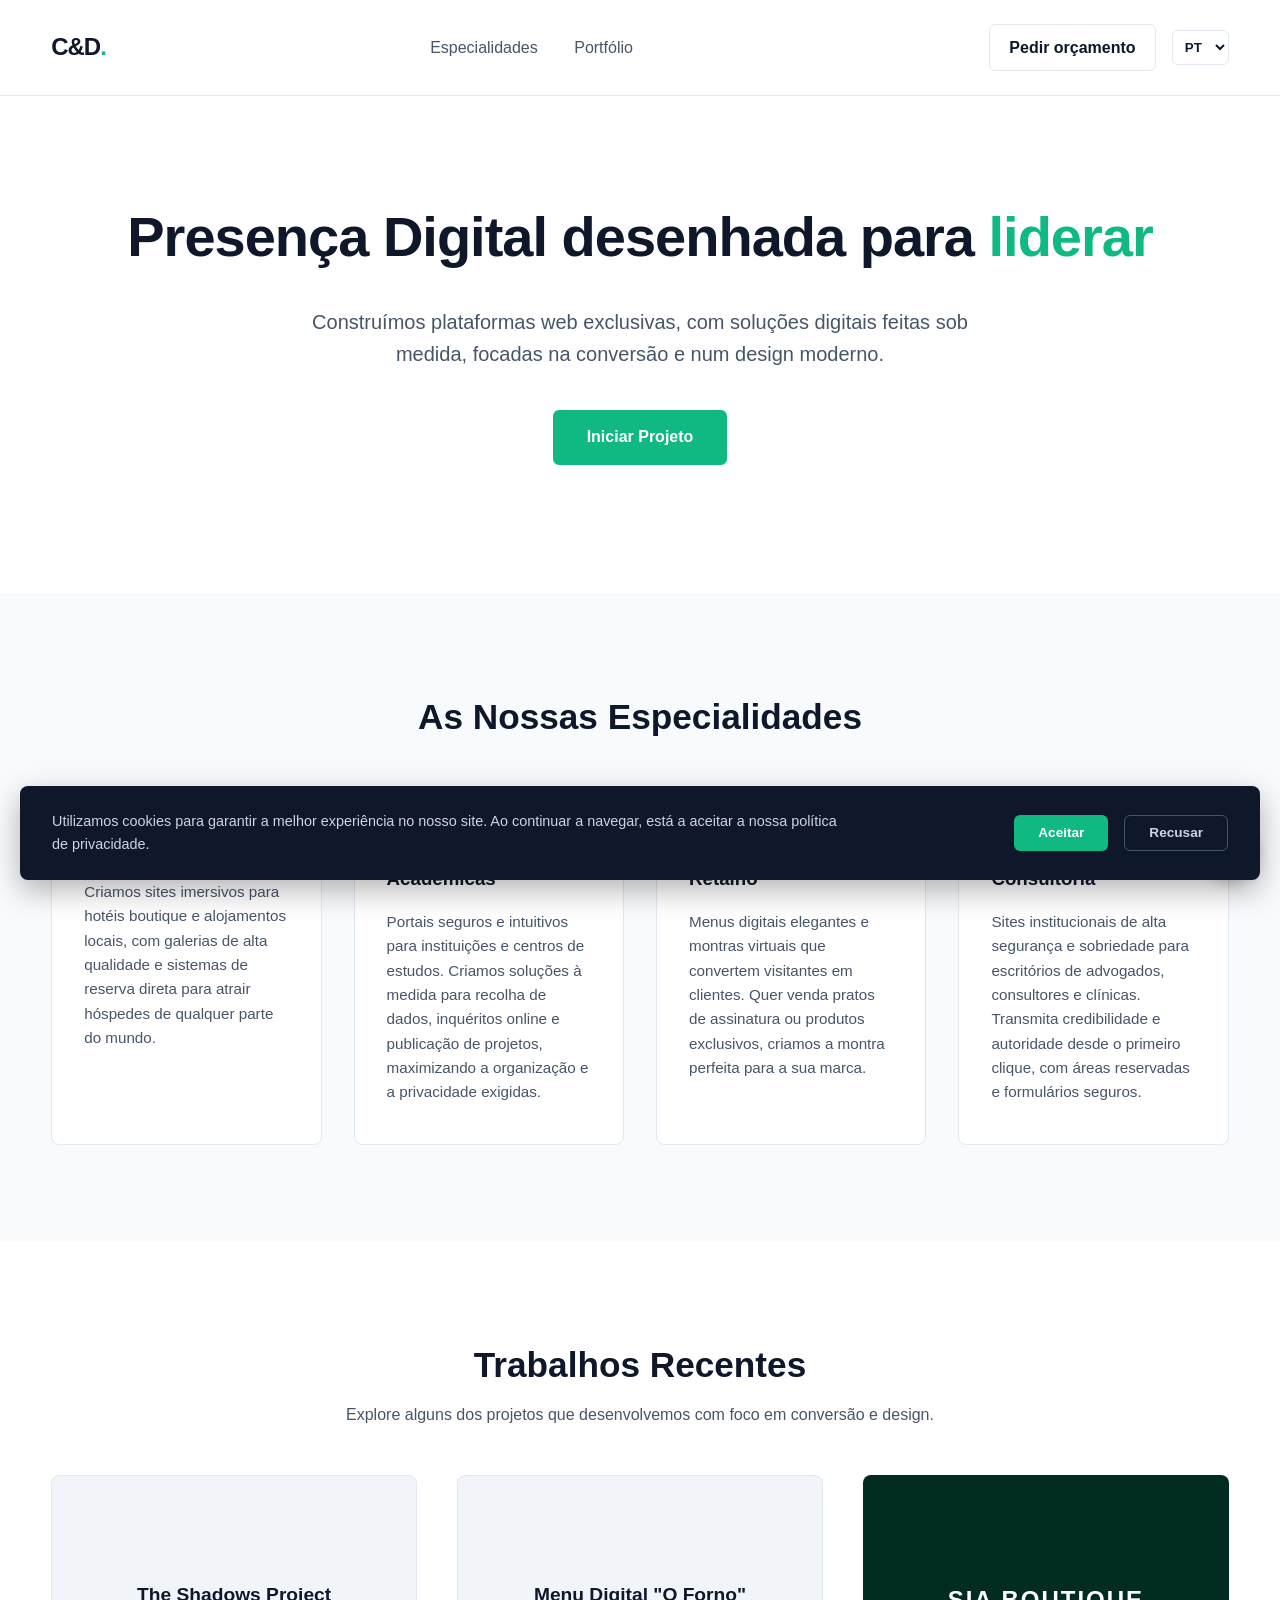
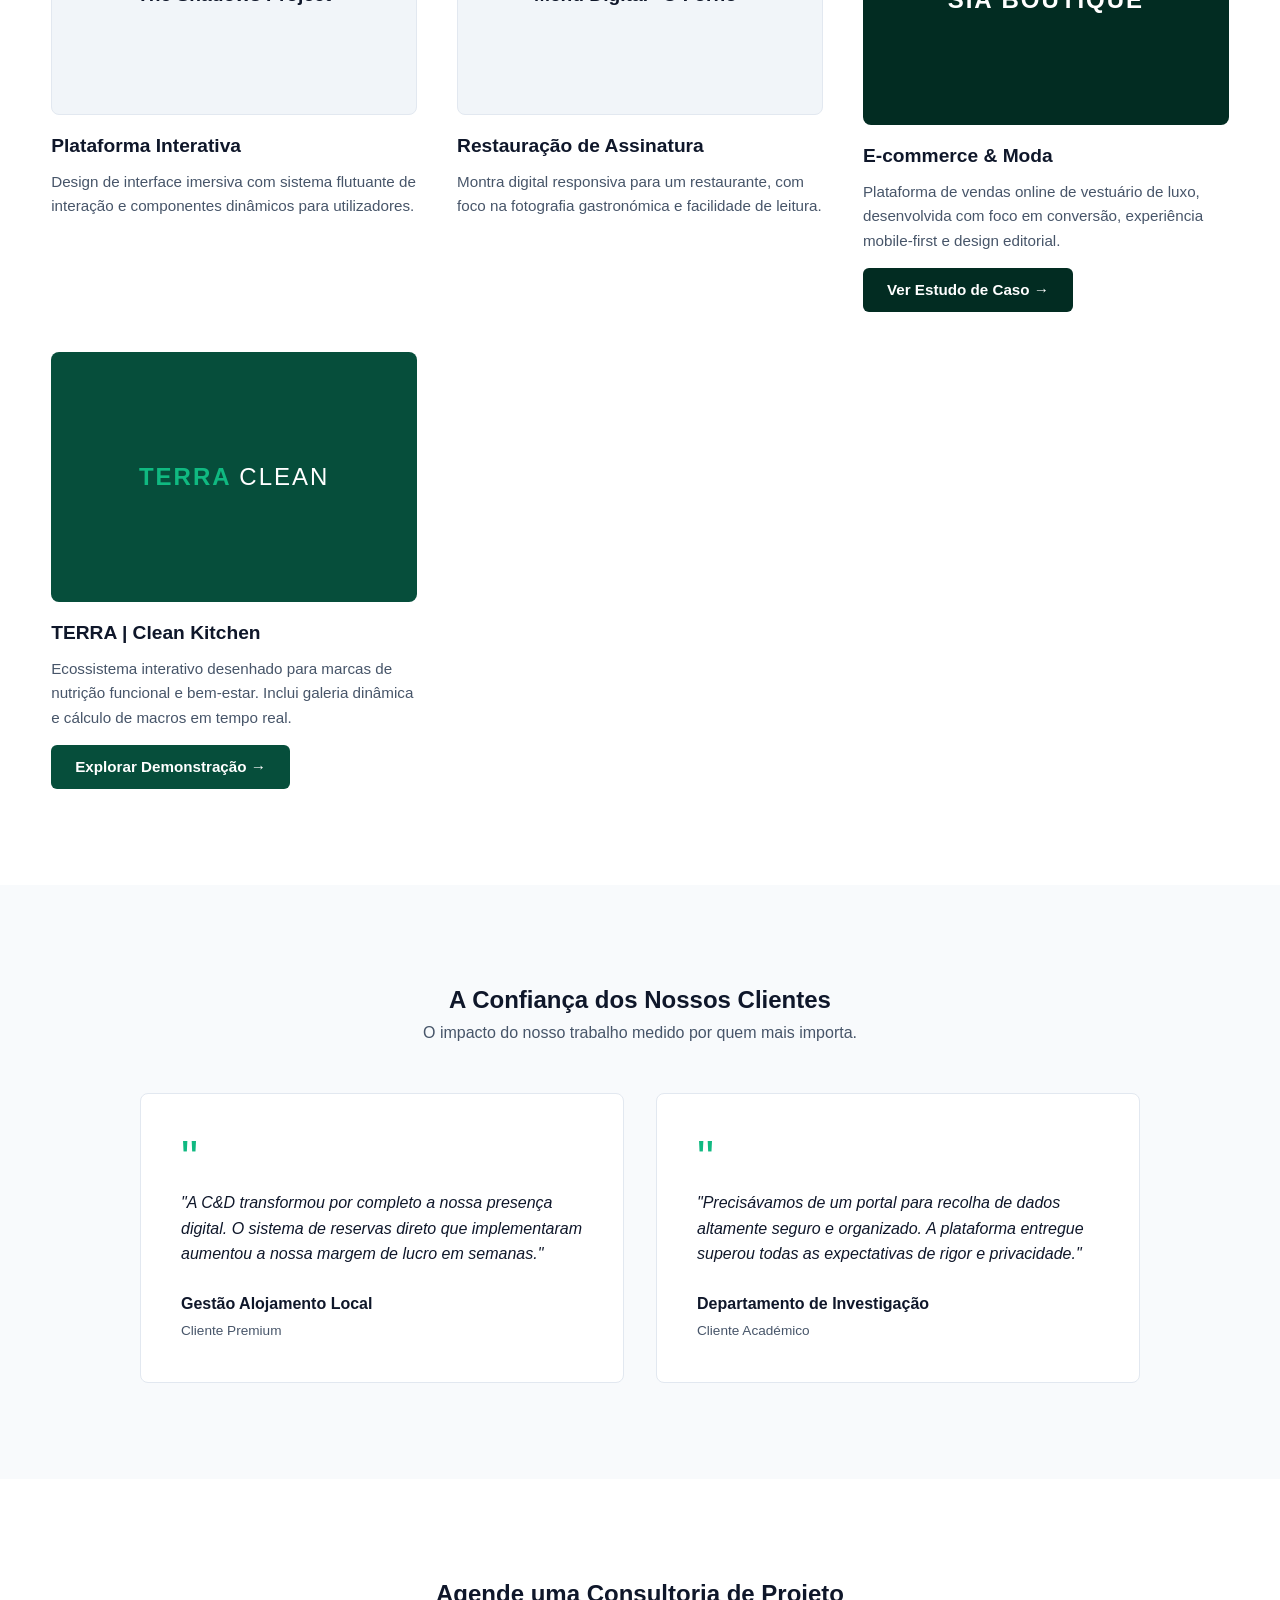
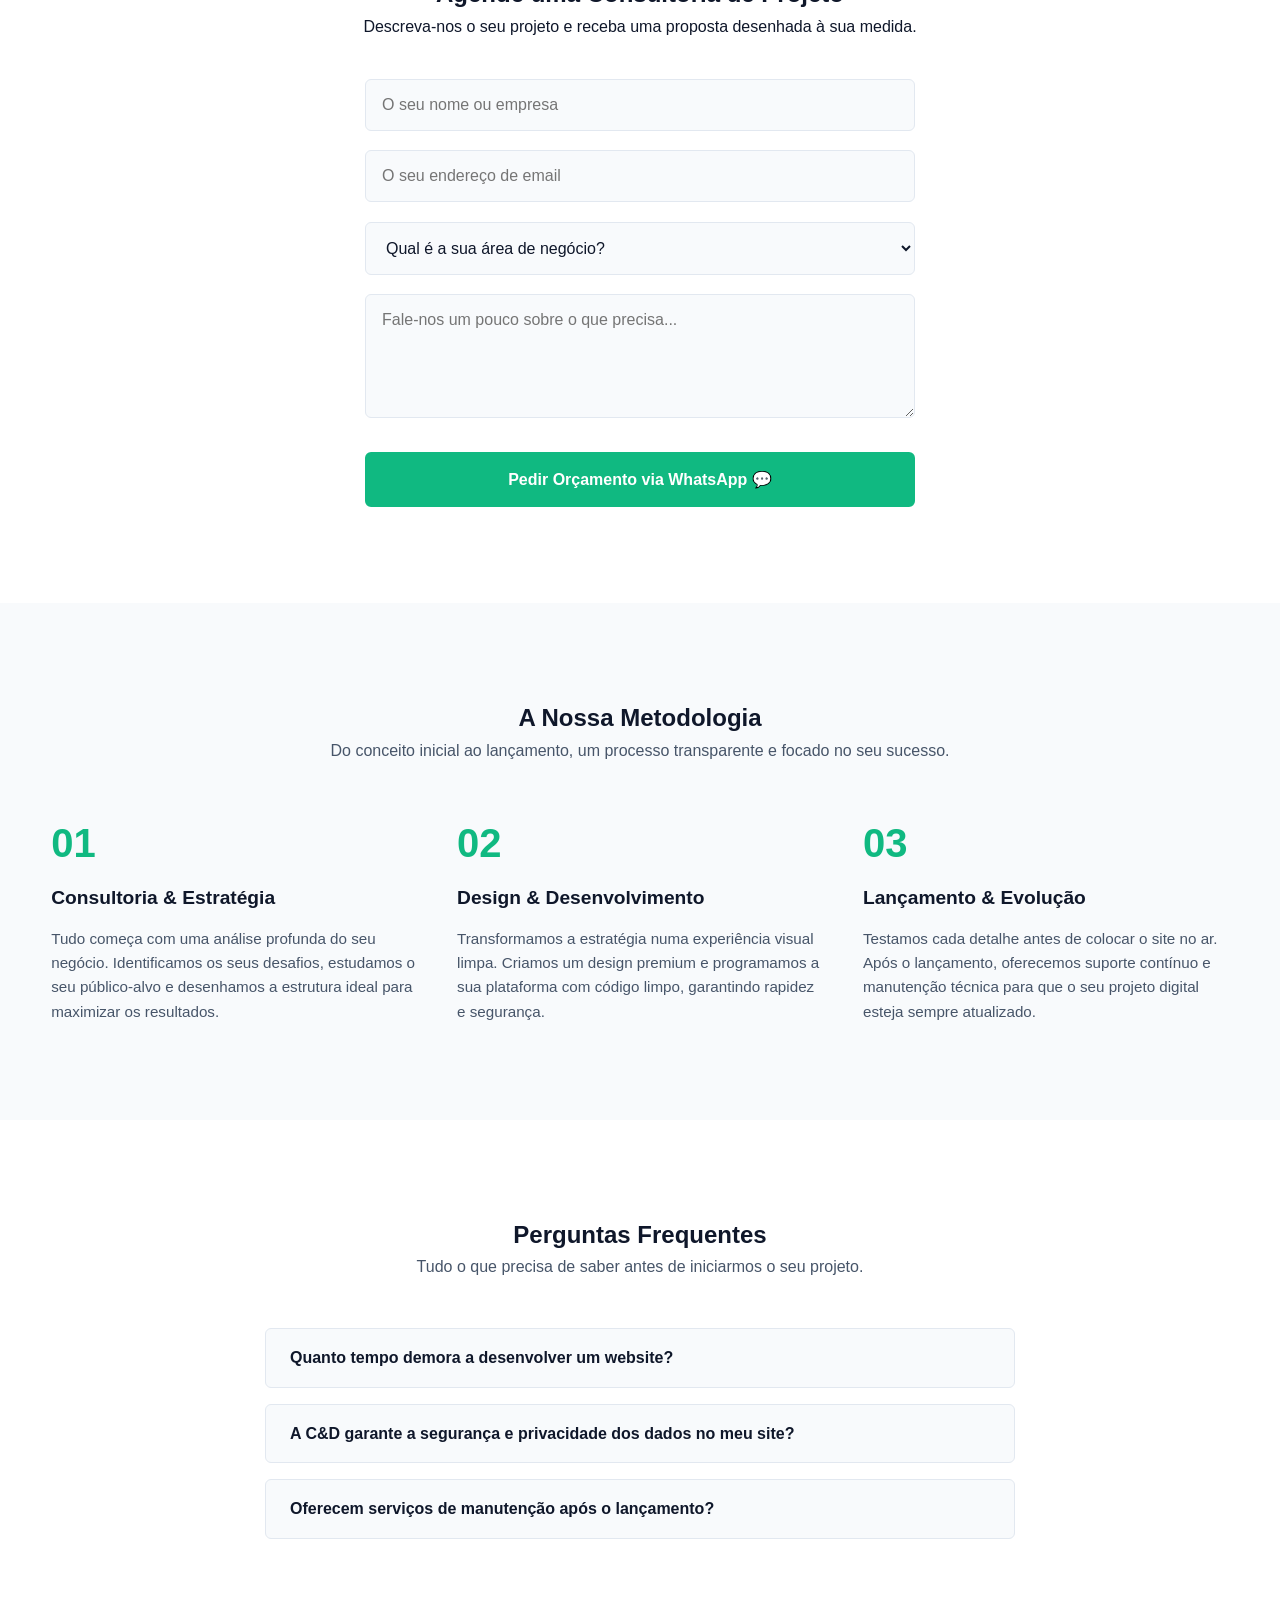
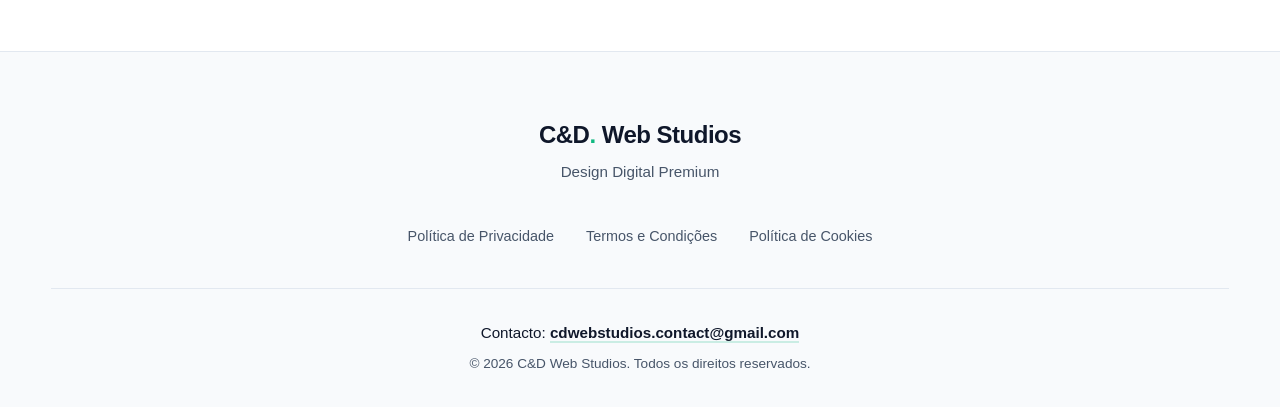
==== commit d6abc22c: "Update index.html" ====
--- a/index.html
+++ b/index.html
@@ -6,6 +6,8 @@
     <title>C&D Web Studios | Design Digital Premium</title>
     <link rel="stylesheet" href="styles.css">
 </head>
+<body>
+    
 <div id="cookie-banner" class="cookie-banner">
     <div class="cookie-content">
         <p>Utilizamos cookies para garantir a melhor experiência no nosso site. Ao continuar a navegar, está a aceitar a nossa política de privacidade.</p>
@@ -16,30 +18,16 @@
     </div>
 </div>
 
-<body>
-    
 <nav class="navbar">
     <div class="logo">C&D<span class="highlight">.</span></div>
     <div class="nav-links">
         <a href="#servicos">Especialidades</a>
         <a href="#portfolio">Portfólio</a>
     </div>
-<div class="bg-slate-900 border border-slate-800 rounded-3xl p-6 mb-6 shadow-lg hover:border-emerald-500/50 transition-all duration-300">
-  <div class="flex items-center gap-3 mb-4">
-    <span class="text-2xl">🥗</span>
-    <h3 class="text-xl font-extrabold text-white">TERRA | Clean Kitchen</h3>
-  </div>
-  <p class="text-slate-400 text-sm mb-6 leading-relaxed">
-    Ecossistema interativo desenhado para marcas de nutrição funcional e bem-estar. Inclui galeria dinâmica e cálculo de macros em tempo real.
-  </p>
-  
-  <a href="./projetos/terra-clean/index.html" class="inline-flex items-center justify-center w-full bg-emerald-500 hover:bg-emerald-400 text-slate-950 font-bold py-3 px-6 rounded-xl transition-all">
-    Explorar Demonstração ➔
-  </a>
-</div>
 
     <div class="nav-actions">
-        <a href="#contacto" class="nav-btn">Pedir orçamento</a>
+        <!-- O botão agora vai direto para o WhatsApp em vez de descer a página -->
+        <a href="https://wa.me/message/INP7VLAFMV6QG1" target="_blank" class="nav-btn">Pedir orçamento</a>
 
         <div class="lang-selector">
             <select id="language-select" onchange="changeLanguage()">
@@ -52,9 +40,9 @@
 
 <header class="hero-section">
     <div class="hero-text">
-        <h1>Presença Digital desenhada para <span class="text-emerald">liderar</span></h1>
+        <h1>Presença Digital desenhada para <span class="highlight" style="color: #10b981;">liderar</span></h1>
         <p>Construímos plataformas web exclusivas, com soluções digitais feitas sob medida, focadas na conversão e num design moderno.</p>
-        <a href="https://wa.me/message/INP7VLAFMV6QG1" class="cta-btn">Iniciar Projeto</a>
+        <a href="https://wa.me/message/INP7VLAFMV6QG1" target="_blank" class="cta-btn">Iniciar Projeto</a>
     </div>
 </header>
 
@@ -67,7 +55,7 @@
         </div>
         <div class="service-card">
             <h3>Plataformas Académicas</h3>
-            <p>Portais seguros e intuitivos para instituições e centros de estudos. Criamos soluções à medida para recolha de dados, inquéritos online e publicação de projetos,aximizando a organização e a privacidade exigidas.</p>
+            <p>Portais seguros e intuitivos para instituições e centros de estudos. Criamos soluções à medida para recolha de dados, inquéritos online e publicação de projetos, maximizando a organização e a privacidade exigidas.</p>
         </div>
         <div class="service-card">
             <h3>Restauração & Retalho</h3>
@@ -109,13 +97,25 @@
             <div class="portfolio-image" style="background-color: #022c22; display: flex; align-items: center; justify-content: center; height: 250px; border-radius: 8px;">
                 <span style="color: #ffffff; font-family: 'Montserrat', sans-serif; font-weight: 700; font-size: 1.5rem; letter-spacing: 2px;">SIA BOUTIQUE</span>
             </div>
-            
             <div class="portfolio-info">
                 <h4>E-commerce & Moda</h4>
                 <p>Plataforma de vendas online de vestuário de luxo, desenvolvida com foco em conversão, experiência mobile-first e design editorial.</p>
-                
                 <a href="case-study-sia.html" target="_blank" style="display: inline-block; margin-top: 15px; padding: 10px 24px; background-color: #022c22; color: #ffffff; text-decoration: none; font-weight: 600; font-size: 0.95rem; border-radius: 6px; transition: opacity 0.2s;">
                     Ver Estudo de Caso &rarr;
+                </a>
+            </div>
+        </div>
+
+        <!-- O PROJETO TERRA FOI MOVIDO PARA AQUI E ADAPTADO AO TEU DESIGN -->
+        <div class="portfolio-item">
+            <div class="portfolio-image" style="background-color: #064e3b; display: flex; align-items: center; justify-content: center; height: 250px; border-radius: 8px;">
+                <span style="color: #10b981; font-family: 'Montserrat', sans-serif; font-weight: 700; font-size: 1.5rem; letter-spacing: 2px;">TERRA <span style="color: #ffffff; font-weight: 300;">CLEAN</span></span>
+            </div>
+            <div class="portfolio-info">
+                <h4>TERRA | Clean Kitchen</h4>
+                <p>Ecossistema interativo desenhado para marcas de nutrição funcional e bem-estar. Inclui galeria dinâmica e cálculo de macros em tempo real.</p>
+                <a href="./projetos/terra-clean/index.html" target="_blank" style="display: inline-block; margin-top: 15px; padding: 10px 24px; background-color: #064e3b; color: #ffffff; text-decoration: none; font-weight: 600; font-size: 0.95rem; border-radius: 6px; transition: opacity 0.2s;">
+                    Explorar Demonstração &rarr;
                 </a>
             </div>
         </div>
@@ -151,10 +151,10 @@
     <h2>Agende uma Consultoria de Projeto</h2>
     <p>Descreva-nos o seu projeto e receba uma proposta desenhada à sua medida.</p>
     
-    <form class="contact-form">
-        <input type="text" placeholder="O seu nome ou empresa" required>
-        <input type="email" placeholder="O seu endereço de email" required>
-        <select required>
+    <div class="contact-form">
+        <input type="text" placeholder="O seu nome ou empresa" class="input-field">
+        <input type="email" placeholder="O seu endereço de email" class="input-field">
+        <select class="input-field">
             <option value="" disabled selected>Qual é a sua área de negócio?</option>
             <option value="alojamento">Alojamento & Turismo</option>
             <option value="academico">Academia & Investigação</option>
@@ -163,9 +163,13 @@
             <option value="E-commerce">E-commerce & moda</option>
             <option value="outro">Outro</option>
         </select>
-        <textarea placeholder="Fale-nos um pouco sobre o que precisa..." rows="5" required></textarea>
-        <button type="submit" class="cta-btn">Pedir Orçamento Gratuito</button>
-    </form>
+        <textarea placeholder="Fale-nos um pouco sobre o que precisa..." rows="5" class="input-field"></textarea>
+        
+        <!-- O botão do formulário agora encaminha direto para o WhatsApp -->
+        <a href="https://wa.me/message/INP7VLAFMV6QG1" target="_blank" class="cta-btn" style="display: block; text-align: center; text-decoration: none; margin-top: 15px;">
+            Pedir Orçamento via WhatsApp 💬
+        </a>
+    </div>
 </section>
 
 <section id="processo" class="process-section">
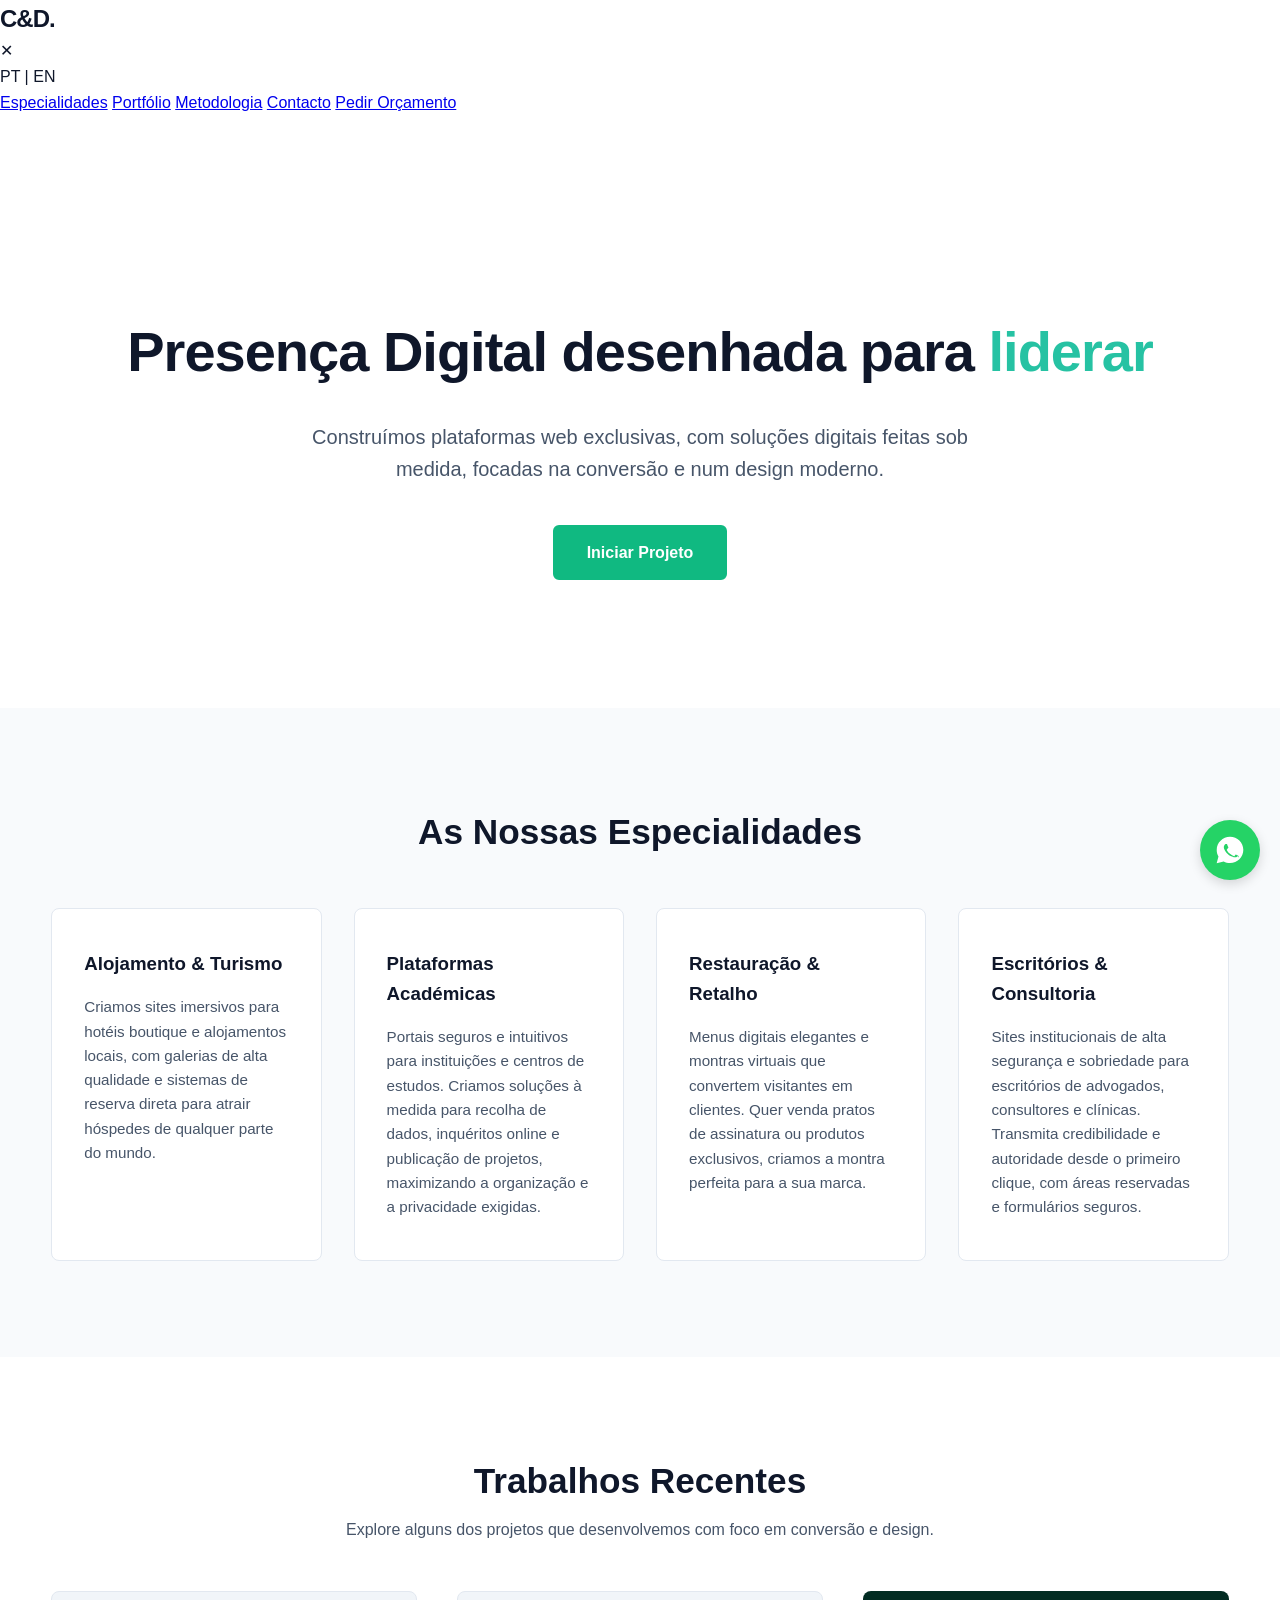
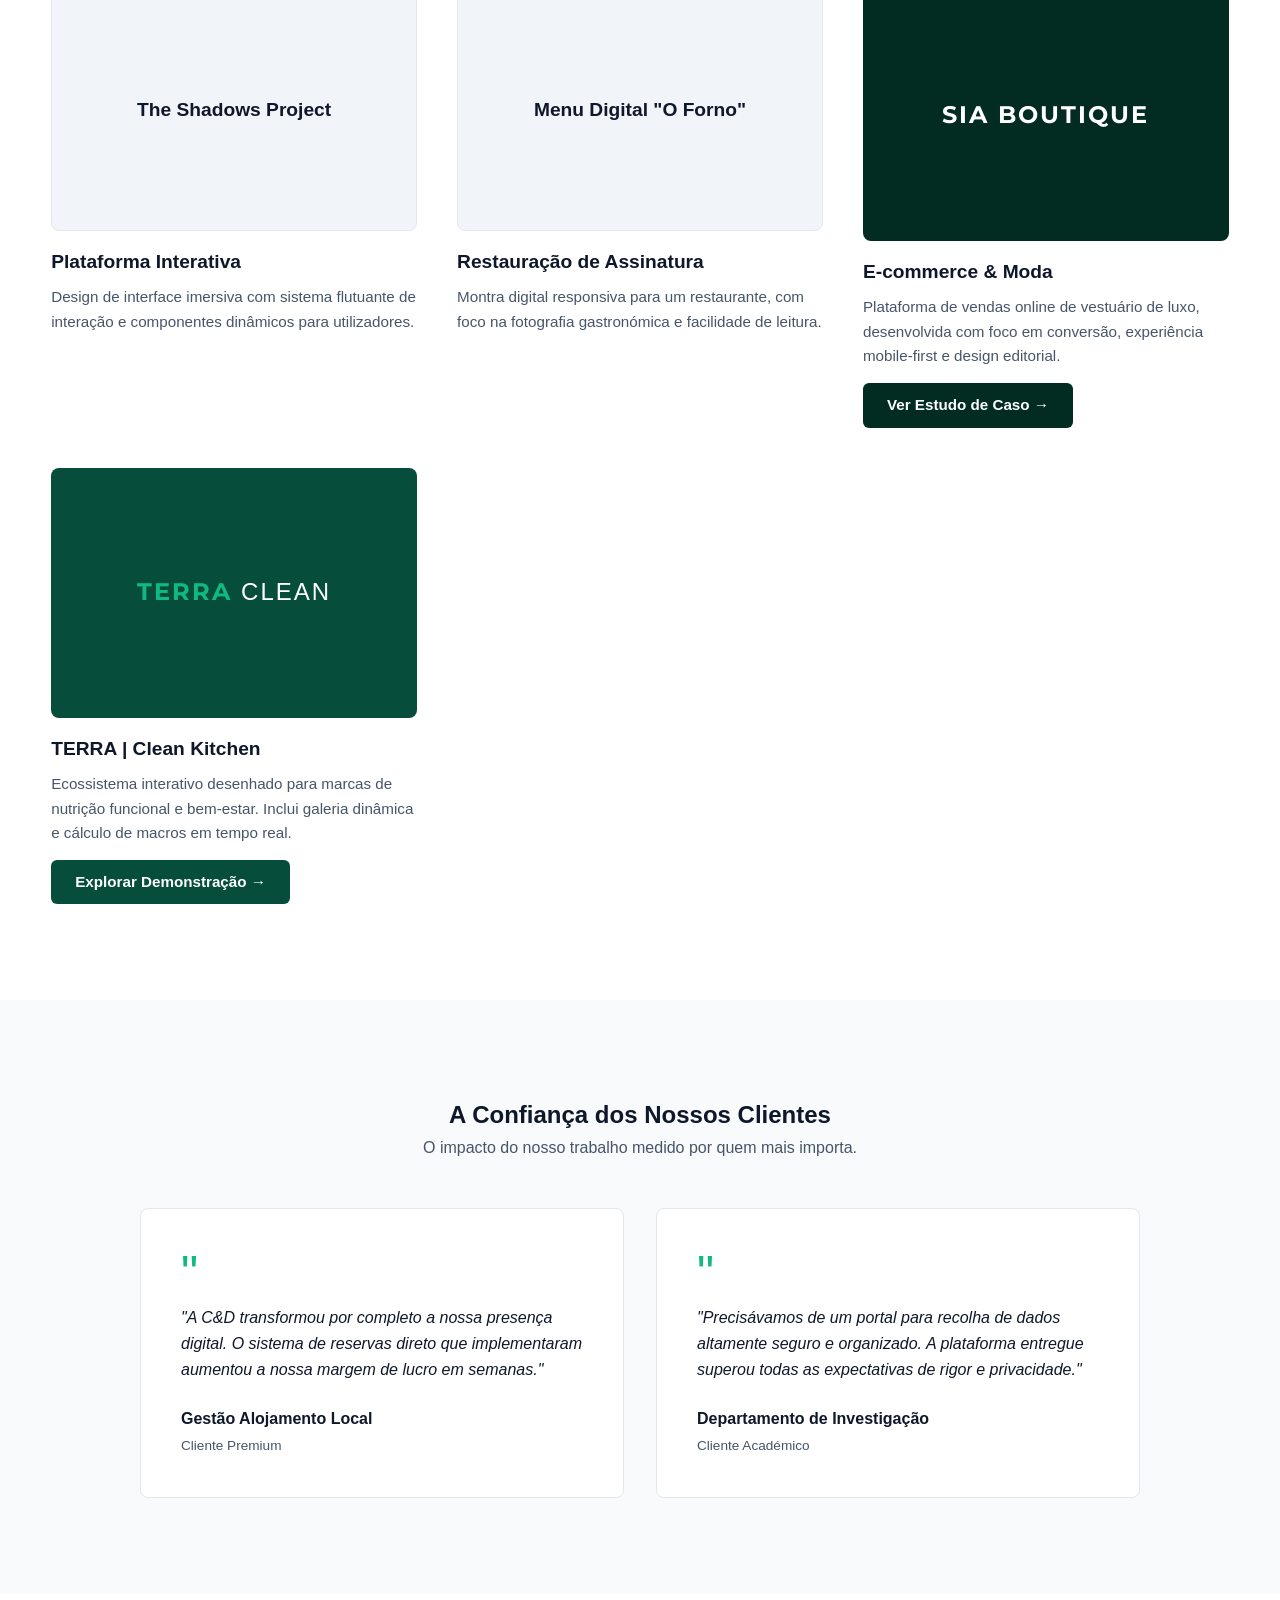
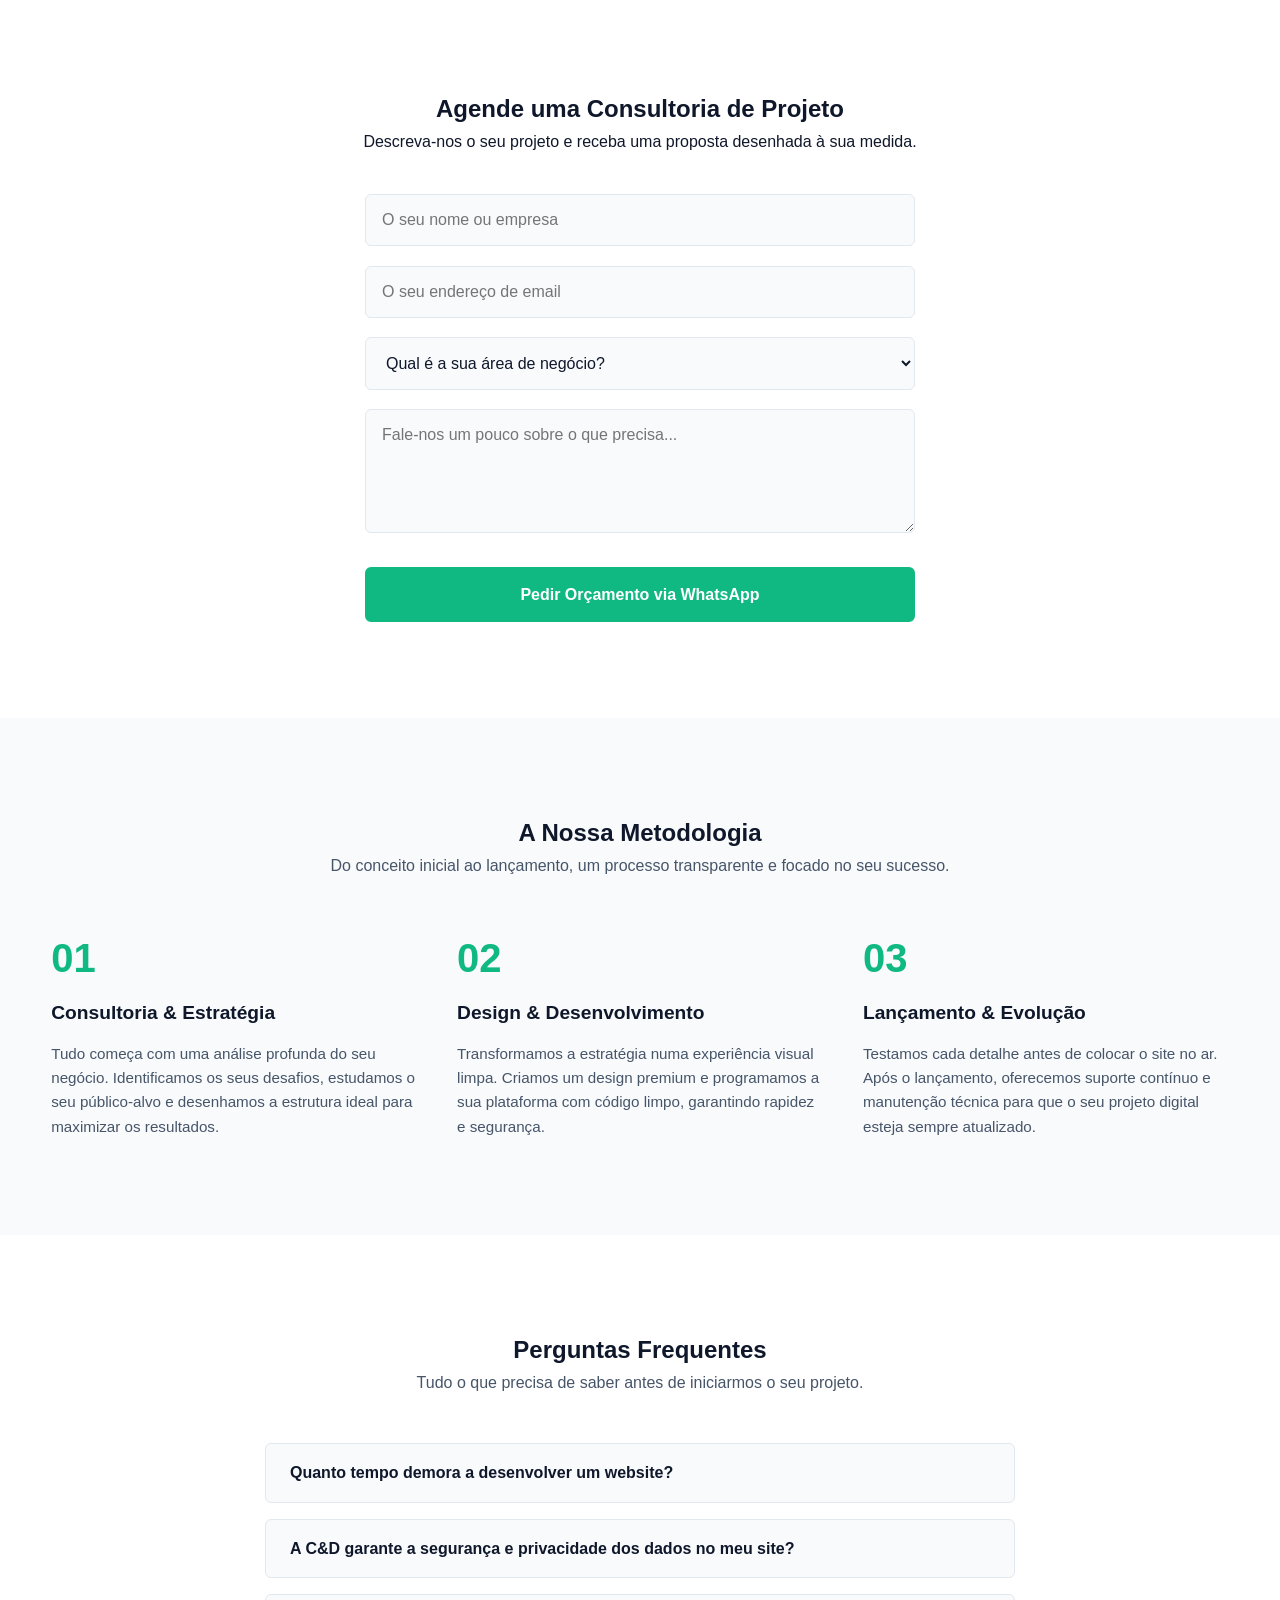
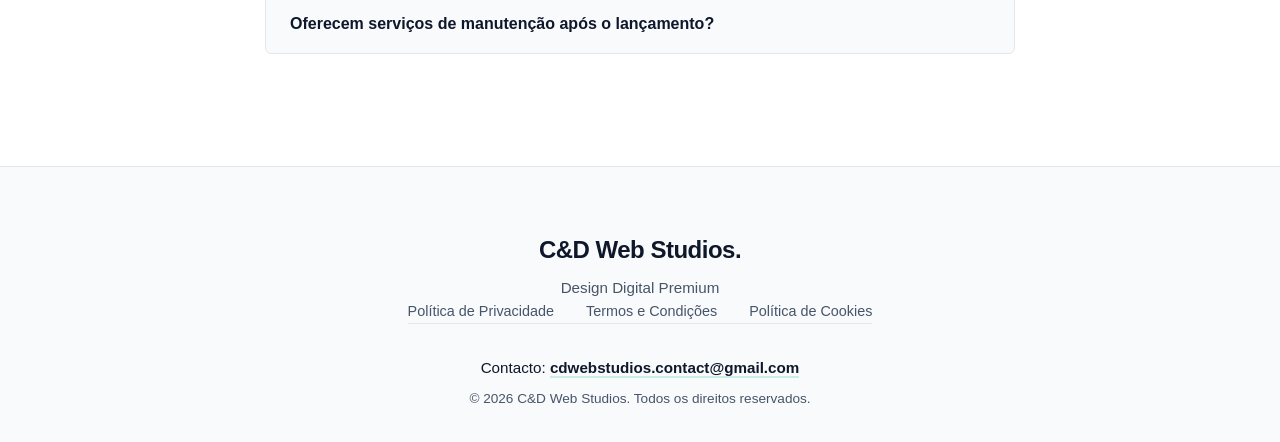
==== commit 465ac07b: "Update index.html" ====
--- a/index.html
+++ b/index.html
@@ -4,43 +4,44 @@
     <meta charset="UTF-8">
     <meta name="viewport" content="width=device-width, initial-scale=1.0">
     <title>C&D Web Studios | Design Digital Premium</title>
+    <link rel="icon" href="/logo.cd.jpeg" type="image/jpeg">
+    <link href="https://fonts.googleapis.com/css2?family=Montserrat:wght@400;700;800&family=Inter:wght@300;400;600;700;800&display=swap" rel="stylesheet">
     <link rel="stylesheet" href="styles.css">
 </head>
 <body>
     
-<div id="cookie-banner" class="cookie-banner">
-    <div class="cookie-content">
-        <p>Utilizamos cookies para garantir a melhor experiência no nosso site. Ao continuar a navegar, está a aceitar a nossa política de privacidade.</p>
-        <div class="cookie-buttons">
-            <button onclick="acceptCookies()" class="cookie-btn accept">Aceitar</button>
-            <button onclick="rejectCookies()" class="cookie-btn reject">Recusar</button>
-        </div>
-    </div>
+
+<nav class="navbar-clean">
+    <div class="logo">C&D<span class="dot">.</span></div>
+    
+    <div class="hamburger-menu" onclick="toggleMenu()">
+        <span></span>
+        <span></span>
+        <span></span>
+    </div>
+</nav>
+
+
+<div id="mobile-menu" class="mobile-overlay">
+    <div class="close-btn" onclick="toggleMenu()">✕</div>
+    
+    <div class="lang-switch-menu">
+    <span id="lang-pt" class="lang-active" onclick="changeLang('pt')">PT</span> 
+    <span class="separator">|</span> 
+    <span id="lang-en" class="lang-inactive" onclick="changeLang('en')">EN</span>
 </div>
-
-<nav class="navbar">
-    <div class="logo">C&D<span class="highlight">.</span></div>
-    <div class="nav-links">
-        <a href="#servicos">Especialidades</a>
-        <a href="#portfolio">Portfólio</a>
-    </div>
-
-    <div class="nav-actions">
-        <!-- O botão agora vai direto para o WhatsApp em vez de descer a página -->
-        <a href="https://wa.me/message/INP7VLAFMV6QG1" target="_blank" class="nav-btn">Pedir orçamento</a>
-
-        <div class="lang-selector">
-            <select id="language-select" onchange="changeLanguage()">
-                <option value="pt">PT</option>
-                <option value="en">EN</option>
-            </select>
-        </div>
-    </div>
-</nav>
+    
+    <a href="#servicos" onclick="toggleMenu()">Especialidades</a>
+    <a href="#portfolio" onclick="toggleMenu()">Portfólio</a>
+    <a href="#processo" onclick="toggleMenu()">Metodologia</a>
+    <a href="#contacto" onclick="toggleMenu()">Contacto</a>
+    
+    <a href="https://wa.me/message/INP7VLAFMV6QG1" target="_blank" class="btn-solid-menu">Pedir Orçamento</a>
+</div>
 
 <header class="hero-section">
     <div class="hero-text">
-        <h1>Presença Digital desenhada para <span class="highlight" style="color: #10b981;">liderar</span></h1>
+        <h1>Presença Digital desenhada para <span class="highlight" style="color: #26C2A3;">liderar</span></h1>
         <p>Construímos plataformas web exclusivas, com soluções digitais feitas sob medida, focadas na conversão e num design moderno.</p>
         <a href="https://wa.me/message/INP7VLAFMV6QG1" target="_blank" class="cta-btn">Iniciar Projeto</a>
     </div>
@@ -106,7 +107,6 @@
             </div>
         </div>
 
-        <!-- O PROJETO TERRA FOI MOVIDO PARA AQUI E ADAPTADO AO TEU DESIGN -->
         <div class="portfolio-item">
             <div class="portfolio-image" style="background-color: #064e3b; display: flex; align-items: center; justify-content: center; height: 250px; border-radius: 8px;">
                 <span style="color: #10b981; font-family: 'Montserrat', sans-serif; font-weight: 700; font-size: 1.5rem; letter-spacing: 2px;">TERRA <span style="color: #ffffff; font-weight: 300;">CLEAN</span></span>
@@ -165,9 +165,8 @@
         </select>
         <textarea placeholder="Fale-nos um pouco sobre o que precisa..." rows="5" class="input-field"></textarea>
         
-        <!-- O botão do formulário agora encaminha direto para o WhatsApp -->
         <a href="https://wa.me/message/INP7VLAFMV6QG1" target="_blank" class="cta-btn" style="display: block; text-align: center; text-decoration: none; margin-top: 15px;">
-            Pedir Orçamento via WhatsApp 💬
+            Pedir Orçamento via WhatsApp 
         </a>
     </div>
 </section>
@@ -234,9 +233,9 @@
 <footer>
     <div class="footer-container">
         <div class="footer-brand">
-            <h3>C&D<span class="highlight">.</span> Web Studios</h3>
-            <p class="footer-tagline">Design Digital Premium</p>  
-        </div>
+    <h3>C&D Web Studios<span class="footer-dot">.</span></h3>
+    <p class="footer-tagline">Design Digital Premium</p>  
+</di>
         
         <div class="footer-links">
             <a href="privacidade.html">Política de Privacidade</a>
@@ -250,6 +249,8 @@
         </div>
     </div>
 </footer>
+
 <script src="script.js"></script>
+
 </body>
 </html>
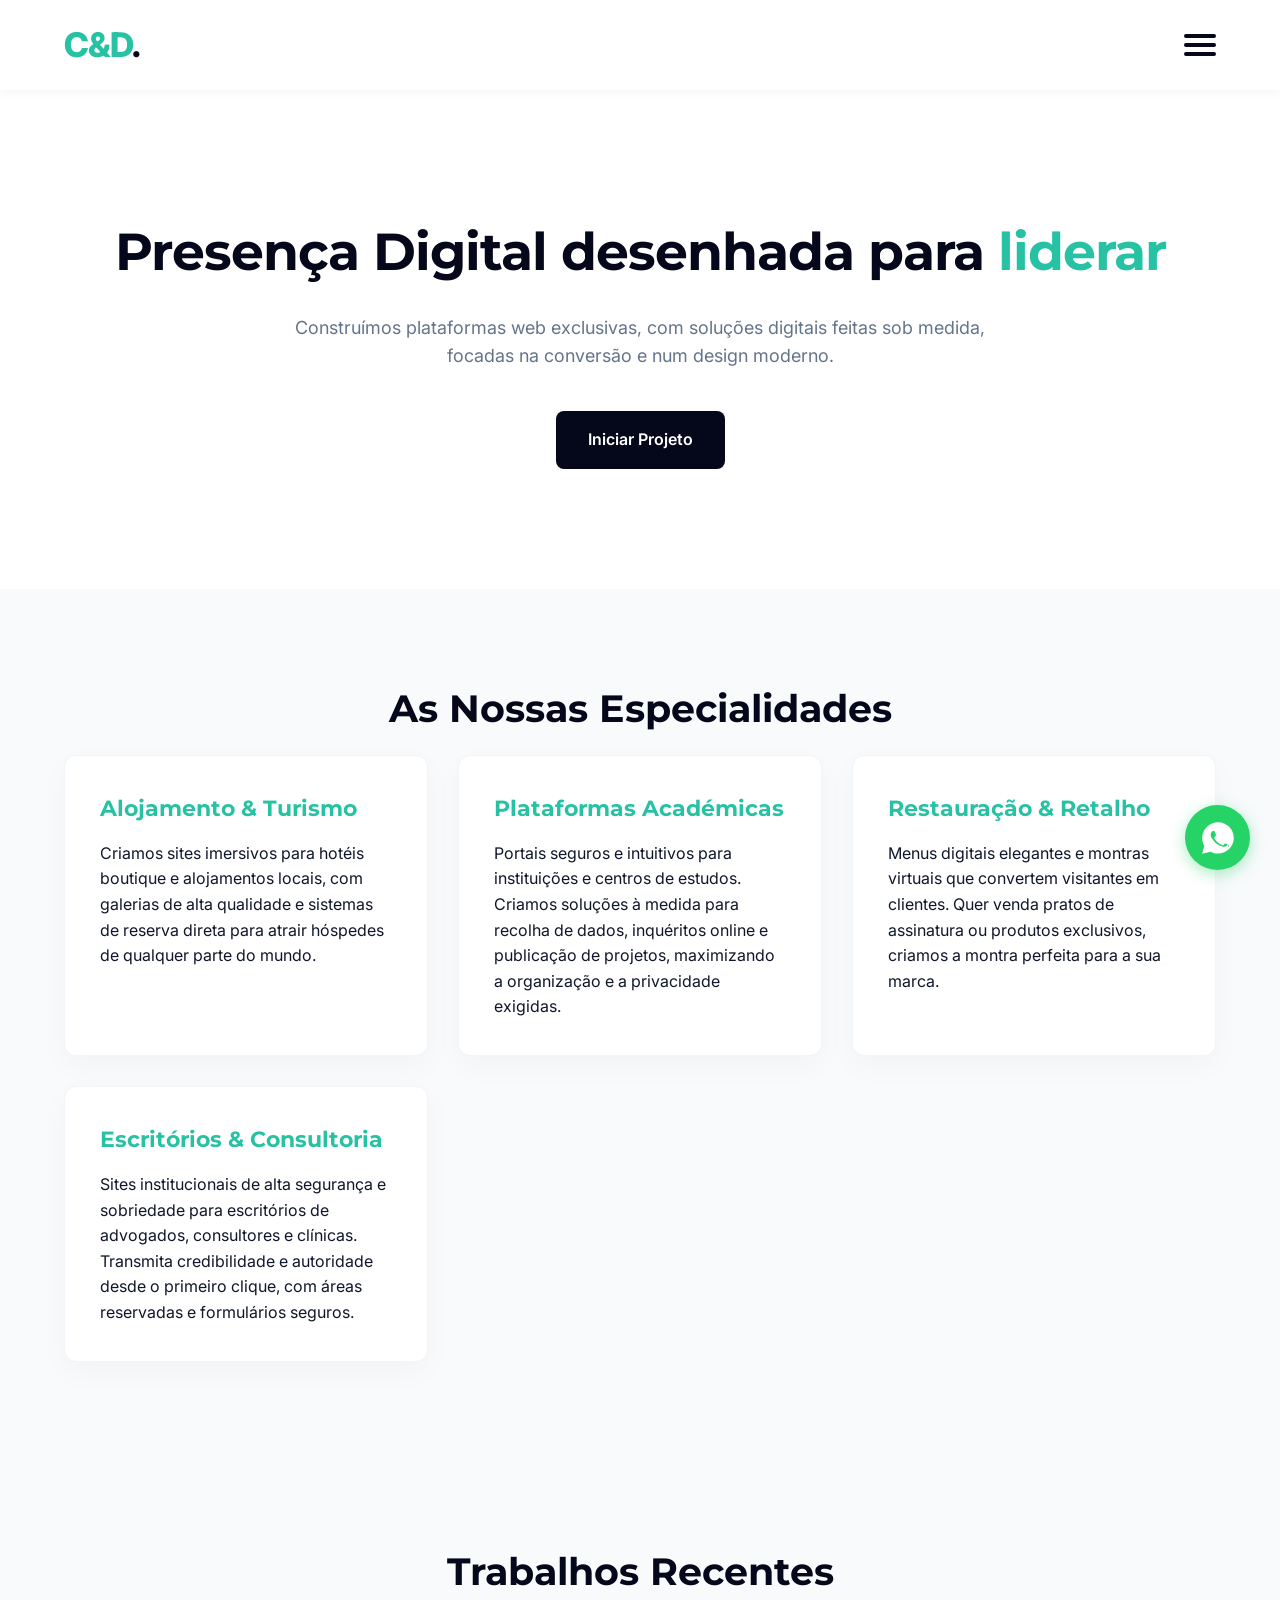
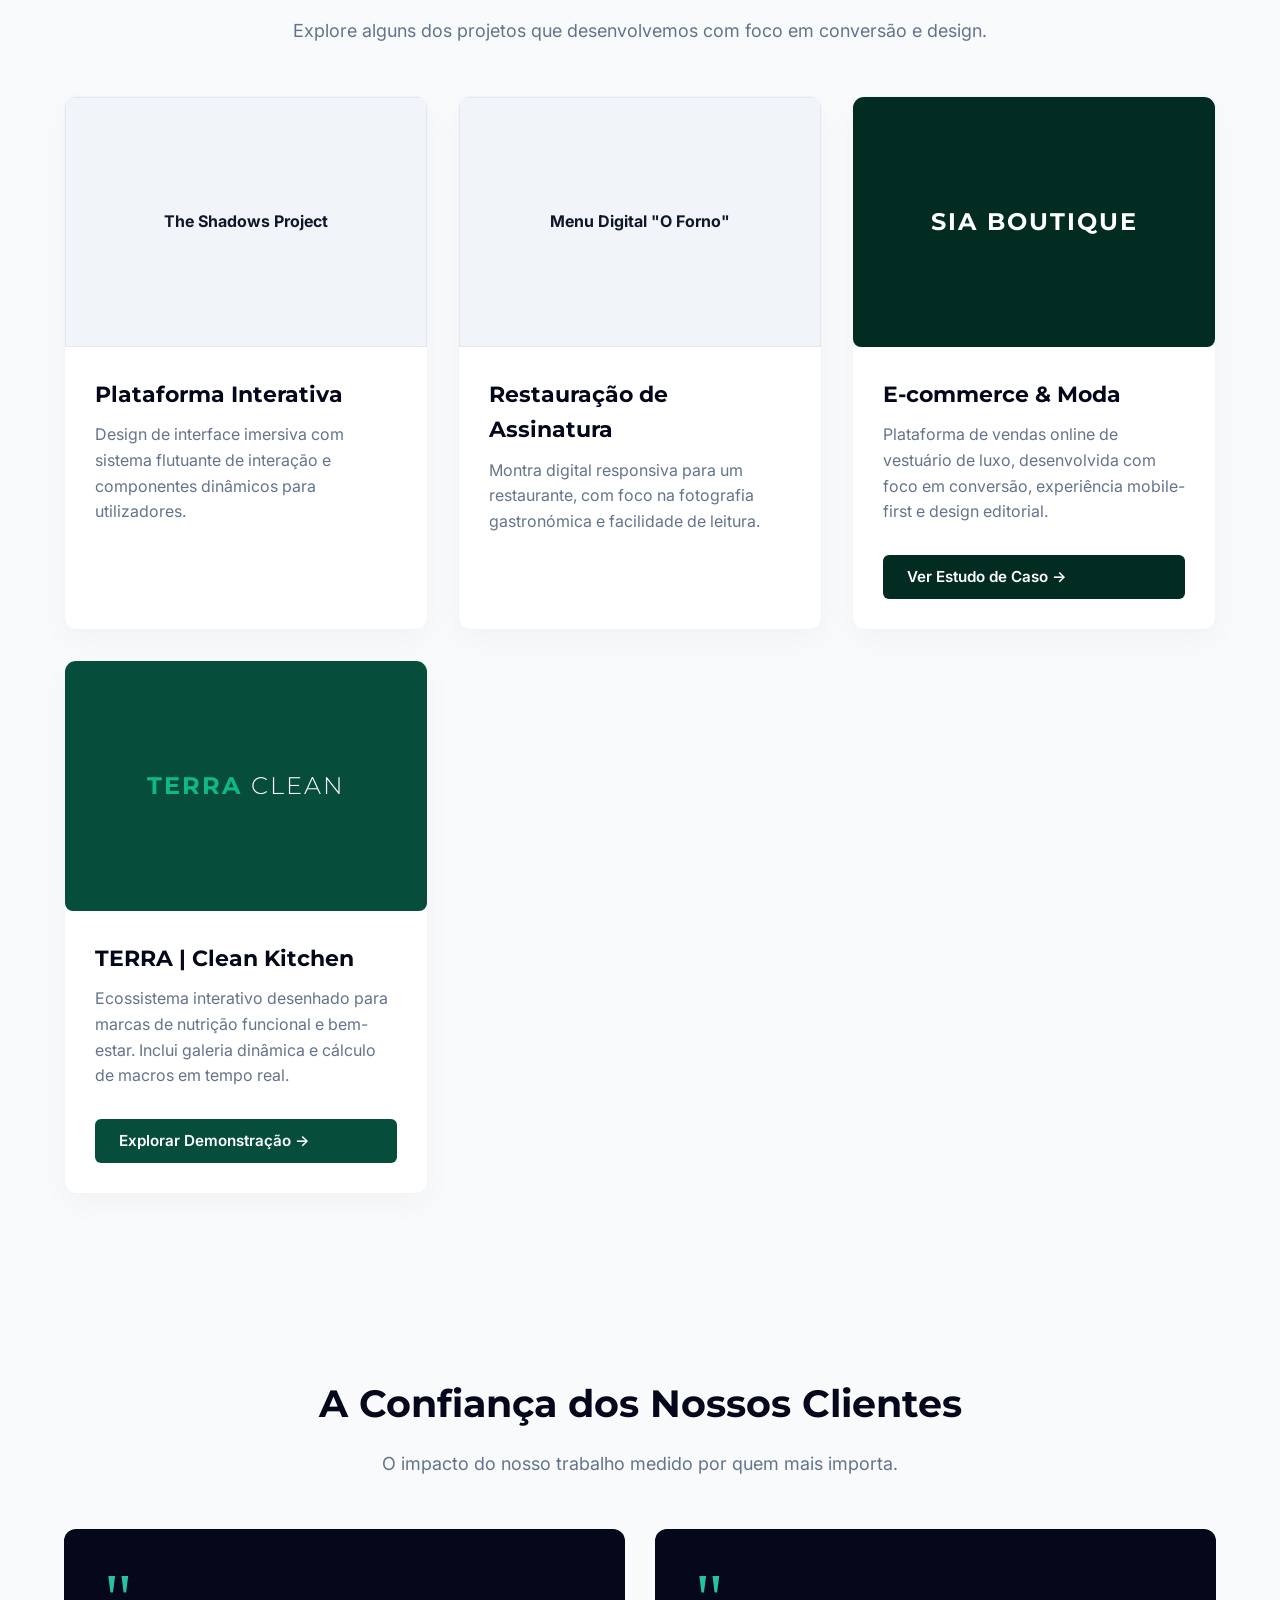
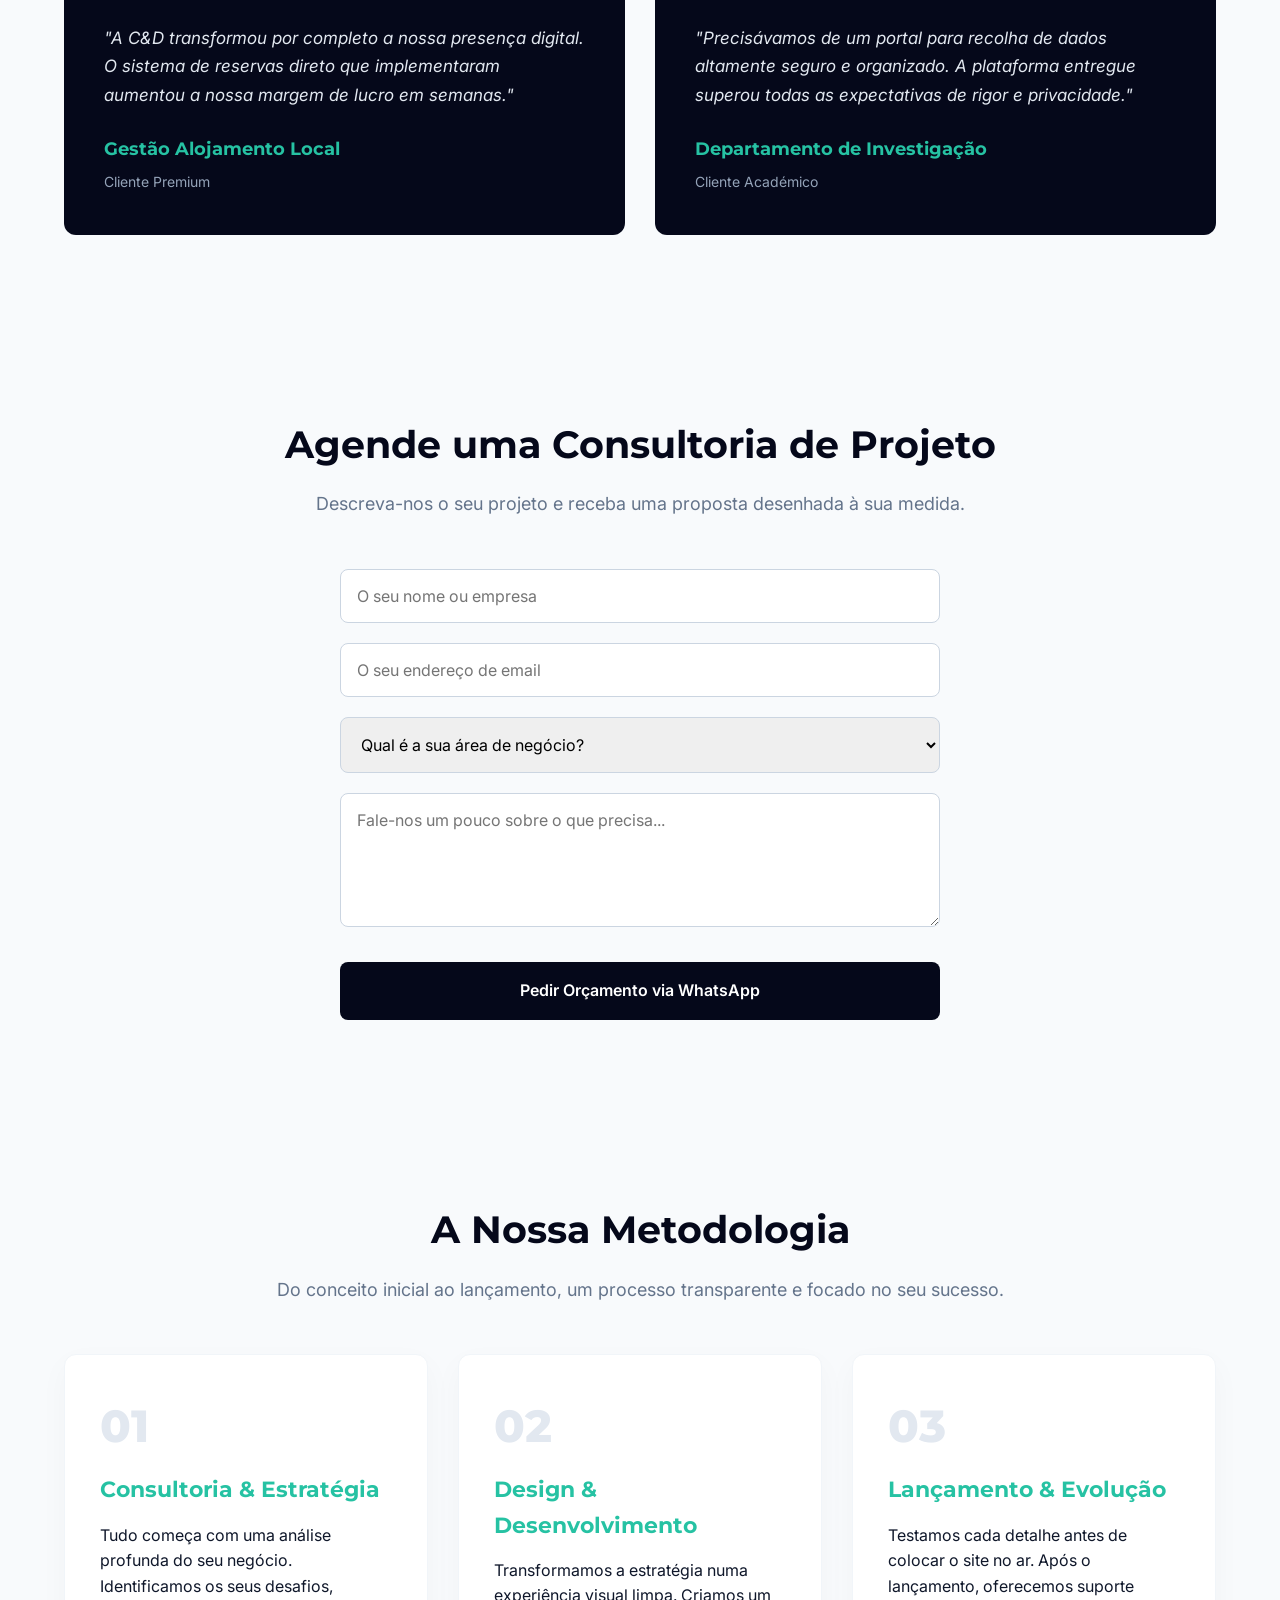
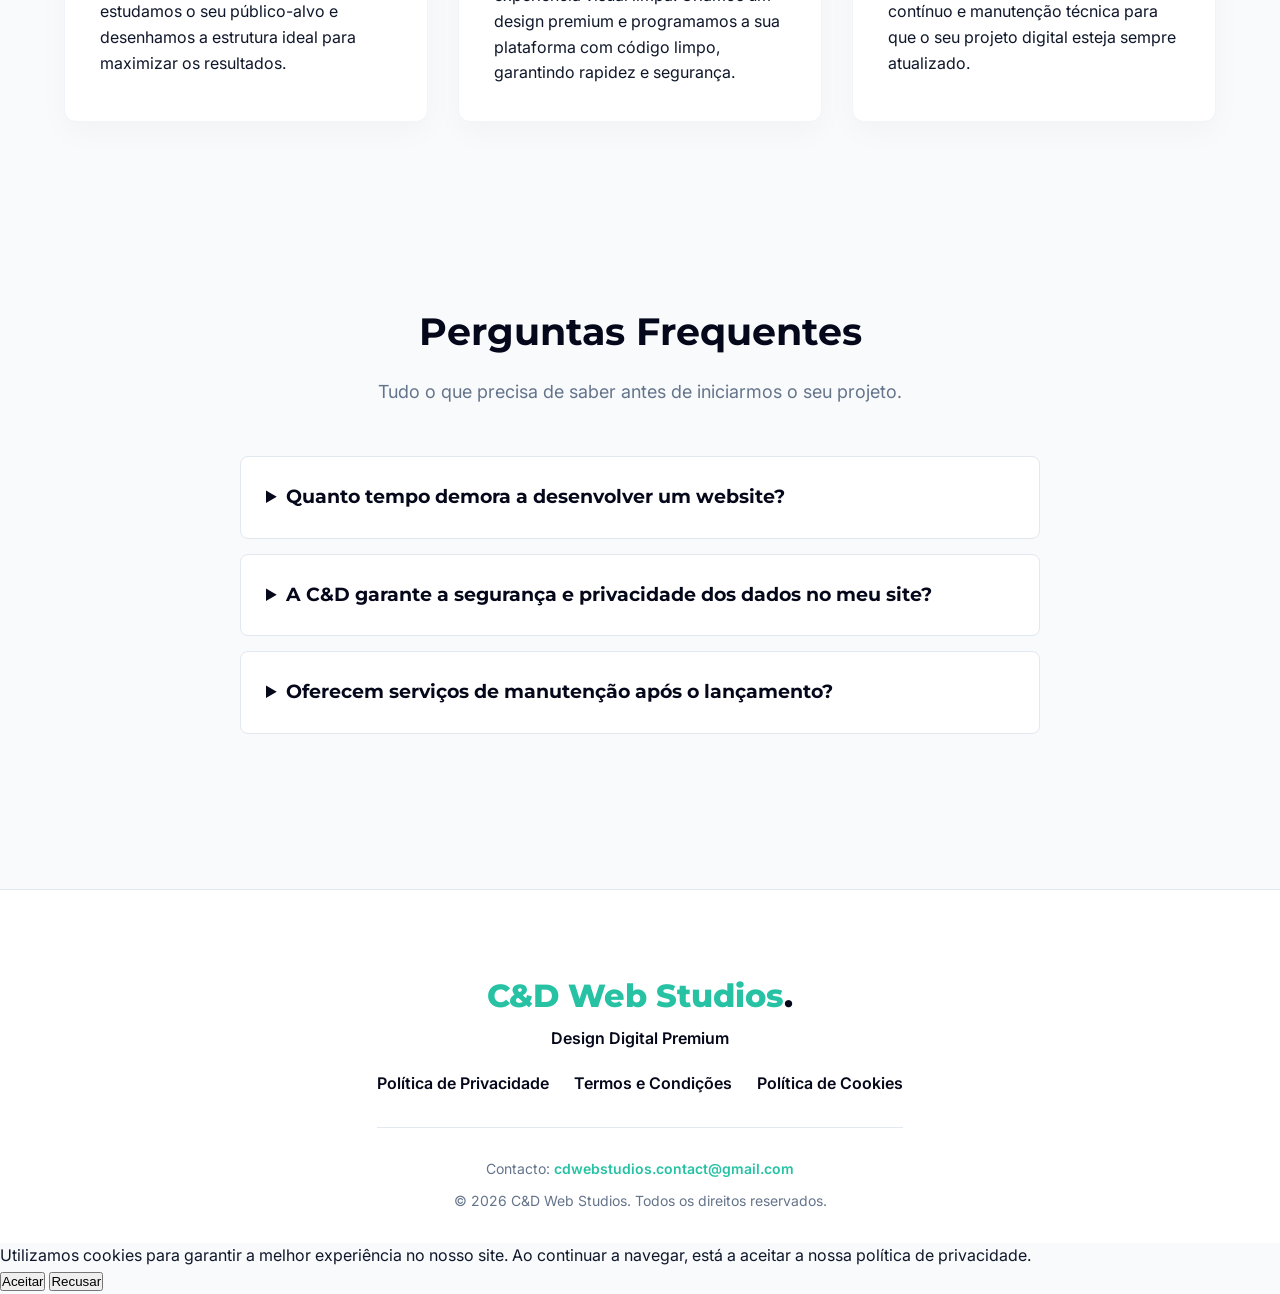
==== commit 60b819bf: "Update index.html" ====
--- a/index.html
+++ b/index.html
@@ -252,5 +252,14 @@
 
 <script src="script.js"></script>
 
+<div id="cookie-banner" class="cookie-banner">
+    <div class="cookie-content">
+        <p>Utilizamos cookies para garantir a melhor experiência no nosso site. Ao continuar a navegar, está a aceitar a nossa política de privacidade.</p>
+        <div class="cookie-buttons">
+            <button class="cookie-btn accept" onclick="acceptCookies()">Aceitar</button>
+            <button class="cookie-btn reject" onclick="rejectCookies()">Recusar</button>
+        </div>
+    </div>
+</div>
 </body>
 </html>
--- a/styles.css
+++ b/styles.css
@@ -1,607 +1,123 @@
-:root {
-    --bg-principal: #ffffff;       
-    --bg-secundario: #f8fafc;      
-    --verde-principal: #10b981;    
-    --texto-escuro: #0f172a;       
-    --texto-mutado: #475569;       
-    --borda-suave: #e2e8f0;        
+@import url('https://fonts.googleapis.com/css2?family=Montserrat:wght@400;700;800&family=Inter:wght@300;400;600;700;800&display=swap');
+
+
+* { margin: 0; padding: 0; box-sizing: border-box; }
+html { scroll-behavior: smooth; }
+body { font-family: 'Inter', sans-serif; background-color: #f8fafc; color: #0f172a; line-height: 1.6; }
+h1, h2, h3, h4 { font-family: 'Montserrat', sans-serif; color: #05081A; }
+
+
+.navbar-clean { display: flex; justify-content: space-between; align-items: center; padding: 18px 5%; background-color: #ffffff; box-shadow: 0 2px 10px rgba(0,0,0,0.05); position: sticky; top: 0; z-index: 1000; }
+.logo { font-size: 34px; font-weight: 800; color: #26C2A3; letter-spacing: -1px; }
+.logo .dot { color: #05081A; }
+.hamburger-menu { display: flex; flex-direction: column; justify-content: space-between; width: 32px; height: 22px; cursor: pointer; }
+.hamburger-menu span { display: block; height: 4px; width: 100%; background-color: #05081A; border-radius: 2px; transition: all 0.3s ease; }
+
+
+.mobile-overlay { position: fixed; top: 0; left: 100%; width: 100%; height: 100vh; background-color: #ffffff; display: flex; flex-direction: column; justify-content: center; align-items: center; gap: 35px; transition: left 0.4s cubic-bezier(0.77, 0, 0.175, 1); z-index: 2000; }
+.mobile-overlay.active { left: 0; }
+.mobile-overlay a { color: #05081A; font-size: 24px; text-decoration: none; font-weight: 700; transition: color 0.3s; }
+.mobile-overlay a:hover { color: #26C2A3; }
+.close-btn { position: absolute; top: 25px; right: 5%; color: #05081A; font-size: 35px; cursor: pointer; }
+
+
+.lang-switch-menu { font-size: 20px; font-weight: 800; margin-bottom: 20px; color: #05081A; }
+.lang-active { color: #26C2A3; cursor: pointer; transition: color 0.3s; }
+.lang-inactive { color: #94a3b8; cursor: pointer; transition: color 0.3s; }
+.lang-inactive:hover { color: #26C2A3; }
+.separator { color: #cbd5e1; margin: 0 12px; }
+.btn-solid-menu { background-color: #05081A; color: #ffffff !important; padding: 14px 32px; border-radius: 8px; font-size: 18px !important; margin-top: 20px; transition: background-color 0.3s; }
+.btn-solid-menu:hover { background-color: #26C2A3; }
+
+
+.hero-section { text-align: center; padding: 120px 5%; background-color: #ffffff; }
+.hero-section h1 { font-size: 52px; margin-bottom: 20px; letter-spacing: -1px; }
+.hero-section p { font-size: 18px; color: #64748b; max-width: 700px; margin: 0 auto 40px auto; }
+.cta-btn { background-color: #05081A; color: #fff; padding: 16px 32px; text-decoration: none; border-radius: 8px; font-weight: 600; font-size: 16px; transition: all 0.3s; display: inline-block; }
+.cta-btn:hover { background-color: #26C2A3; color: #05081A; }
+
+
+section { padding: 90px 5%; }
+section h2 { font-size: 38px; text-align: center; margin-bottom: 15px; }
+section > p { text-align: center; color: #64748b; margin-bottom: 50px; font-size: 18px; max-width: 800px; margin-left: auto; margin-right: auto; }
+
+
+.services-grid, .portfolio-grid, .process-grid { display: grid; grid-template-columns: repeat(auto-fit, minmax(280px, 1fr)); gap: 30px; }
+.service-card, .process-step, .portfolio-item { background: #ffffff; padding: 35px; border-radius: 12px; box-shadow: 0 10px 30px rgba(0,0,0,0.03); border: 1px solid #f1f5f9; transition: transform 0.3s; }
+.service-card:hover, .portfolio-item:hover { transform: translateY(-5px); }
+.service-card h3, .process-step h4 { color: #26C2A3; margin-bottom: 15px; font-size: 22px; }
+.step-number { font-size: 45px; font-weight: 800; color: #e2e8f0; margin-bottom: 10px; font-family: 'Montserrat', sans-serif;}
+
+
+.portfolio-item { padding: 0; overflow: hidden; display: flex; flex-direction: column; }
+.portfolio-image { height: 250px; display: flex; align-items: center; justify-content: center; font-weight: bold; }
+.portfolio-info { padding: 30px; flex-grow: 1; display: flex; flex-direction: column; }
+.portfolio-info h4 { font-size: 22px; margin-bottom: 10px; }
+.portfolio-info p { color: #64748b; margin-bottom: 15px; flex-grow: 1; }
+
+
+.testimonials-grid { display: grid; grid-template-columns: repeat(auto-fit, minmax(300px, 1fr)); gap: 30px; }
+.testimonial-card { background: #05081A; color: #fff; padding: 40px; border-radius: 12px; position: relative; }
+.quote-icon { font-size: 70px; color: #26C2A3; font-family: serif; line-height: 0; margin-top: 30px; }
+.feedback { font-size: 17px; font-style: italic; margin: 25px 0; color: #e2e8f0; line-height: 1.7; }
+.client-info h4 { color: #26C2A3; font-size: 18px; margin-bottom: 5px; }
+.client-info span { color: #94a3b8; font-size: 14px; }
+
+
+.contact-form { max-width: 600px; margin: 0 auto; display: flex; flex-direction: column; gap: 20px; }
+.input-field { padding: 16px; border: 1px solid #cbd5e1; border-radius: 8px; font-family: 'Inter', sans-serif; font-size: 16px; width: 100%; transition: border-color 0.3s; }
+.input-field:focus { outline: none; border-color: #26C2A3; box-shadow: 0 0 0 3px rgba(38, 194, 163, 0.1); }
+
+
+.faq-container { max-width: 800px; margin: 0 auto; }
+.faq-item { background: #fff; border: 1px solid #e2e8f0; border-radius: 8px; margin-bottom: 15px; padding: 25px; transition: box-shadow 0.3s; }
+.faq-item:hover { box-shadow: 0 5px 15px rgba(0,0,0,0.03); }
+.faq-item summary { font-family: 'Montserrat', sans-serif; font-weight: 700; font-size: 19px; cursor: pointer; outline: none; color: #05081A; }
+.faq-content { padding-top: 15px; color: #64748b; line-height: 1.7; }
+
+
+footer { 
+    background-color: #ffffff; 
+    color: #05081A; 
+    padding: 80px 5% 30px 5%; 
+    margin-top: 50px; 
+    border-top: 1px solid #e2e8f0; 
 }
 
-* {
-    margin: 0;
-    padding: 0;
-    box-sizing: border-box;
-    font-family: 'Segoe UI', Tahoma, Geneva, Verdana, sans-serif;
-    scroll-behavior: smooth;
+.footer-container { display: flex; flex-direction: column; align-items: center; text-align: center; gap: 30px; }
+
+.footer-brand h3 { color: #26C2A3; font-size: 32px; font-weight: 800; }
+.footer-brand h3 .footer-dot {
+    color: #05081A; 
 }
+.footer-tagline { color: #05081A; margin-top: 5px; font-weight: 600; }
 
-body {
-    background-color: var(--bg-principal);
-    color: var(--texto-escuro);
-    line-height: 1.6;
+.footer-links { display: flex; gap: 25px; flex-wrap: wrap; justify-content: center; margin-top: 20px; }
+.footer-links a { color: #05081A; text-decoration: none; transition: color 0.3s; font-weight: 600; }
+.footer-links a:hover { color: #26C2A3; }
+
+.footer-bottom { 
+    border-top: 1px solid #e2e8f0; 
+    padding-top: 30px; 
+    width: 100%; 
+    margin-top: 30px; 
+    color: #64748b; 
+    font-size: 14px; 
+    display: flex; 
+    flex-direction: column; 
+    gap: 10px; 
 }
+.footer-email a { color: #26C2A3; text-decoration: none; font-weight: 600; }
 
-.navbar {
-    display: flex;
-    justify-content: space-between;
-    align-items: center;
-    padding: 1.5rem 4%;
-    background-color: rgba(255, 255, 255, 0.95);
-    border-bottom: 1px solid var(--borda-suave);
-    position: fixed;
-    width: 100%;
-    top: 0;
-    z-index: 1000;
-    backdrop-filter: blur(10px);
-}
 
-.logo {
-    font-size: 1.5rem;
-    font-weight: 800;
-    color: var(--texto-escuro);
-    letter-spacing: -1px;
-}
+.whatsapp-float { position: fixed; bottom: 30px; right: 30px; background-color: #25D366; width: 65px; height: 65px; border-radius: 50%; display: flex; justify-content: center; align-items: center; box-shadow: 0 4px 15px rgba(37, 211, 102, 0.4); z-index: 1000; transition: transform 0.3s; }
+.whatsapp-float:hover { transform: scale(1.1); }
+.whatsapp-icon { width: 38px; height: 38px; }
 
-.highlight {
-    color: var(--verde-principal);
-}
-
-.nav-links a {
-    color: var(--texto-mutado);
-    text-decoration: none;
-    margin-right: 2rem;
-    font-weight: 500;
-    transition: color 0.3s ease;
-}
-
-.nav-links a:hover {
-    color: var(--verde-principal);
-}
-
-.nav-actions {
-    display: flex;
-    align-items: center;
-    gap: 1rem;
-}
-
-.nav-btn {
-    color: var(--texto-escuro);
-    text-decoration: none;
-    font-weight: 600;
-    padding: 0.6rem 1.2rem;
-    border-radius: 6px;
-    border: 1px solid var(--borda-suave);
-    transition: all 0.3s ease;
-}
-
-.nav-btn:hover {
-    border-color: var(--verde-principal);
-    color: var(--verde-principal);
-}
-
-.lang-selector select {
-    background: transparent;
-    border: 1px solid var(--borda-suave);
-    color: var(--texto-escuro);
-    padding: 0.5rem;
-    border-radius: 6px;
-    cursor: pointer;
-    font-weight: 600;
-}
-
-.cta-btn {
-    display: inline-block;
-    background-color: var(--verde-principal);
-    color: #ffffff; 
-    text-decoration: none;
-    padding: 0.8rem 2rem;
-    font-weight: 700;
-    border-radius: 6px;
-    border: 2px solid var(--verde-principal);
-    transition: all 0.3s ease;
-    cursor: pointer;
-}
-
-.cta-btn:hover {
-    background-color: #ffffff;
-    color: var(--verde-principal);
-    border-color: var(--verde-principal);
-    transform: translateY(-2px);
-}
-
-.hero-section {
-    padding: 12rem 4% 8rem 4%;
-    background-color: var(--bg-principal);
-    display: flex;
-    justify-content: center;
-    text-align: center;
-}
-
-.hero-text h1 {
-    font-size: 3.5rem;
-    font-weight: 800;
-    margin-bottom: 1.5rem;
-    color: var(--texto-escuro);
-    letter-spacing: -1px;
-}
-
-.text-emerald {
-    color: var(--verde-principal);
-}
-
-.hero-text p {
-    font-size: 1.25rem;
-    color: var(--texto-mutado);
-    max-width: 700px;
-    margin: 0 auto 2.5rem auto;
-}
-
-.services-section {
-    padding: 6rem 4%;
-    background-color: var(--bg-secundario); 
-    text-align: center;
-}
-
-.services-section h2 {
-    font-size: 2.2rem;
-    margin-bottom: 3rem;
-    position: relative;
-}
-
-.services-grid {
-    display: grid;
-    grid-template-columns: repeat(auto-fit, minmax(250px, 1fr));
-    gap: 2rem;
-    max-width: 1200px;
-    margin: 0 auto;
-}
-
-.service-card {
-    background-color: var(--bg-principal);
-    padding: 2.5rem 2rem;
-    border-radius: 8px;
-    border: 1px solid var(--borda-suave);
-    text-align: left;
-    transition: transform 0.3s ease, border-color 0.3s ease;
-}
-
-.service-card:hover {
-    transform: translateY(-5px);
-    border-color: var(--verde-principal);
-}
-
-.service-card h3 {
-    margin-bottom: 1rem;
-    color: var(--texto-escuro);
-}
-
-.service-card p {
-    color: var(--texto-mutado);
-    font-size: 0.95rem;
-}
-
-.portfolio-section {
-    padding: 6rem 4%;
-    background-color: var(--bg-principal);
-    text-align: center;
-}
-
-.portfolio-section h2 {
-    font-size: 2.2rem;
-    margin-bottom: 0.5rem;
-}
-
-.portfolio-subtitle {
-    color: var(--texto-mutado);
-    margin-bottom: 3rem;
-}
-
-.portfolio-grid {
-    display: grid;
-    grid-template-columns: repeat(auto-fit, minmax(320px, 1fr));
-    gap: 2.5rem;
-    max-width: 1200px;
-    margin: 0 auto;
-}
-
-.portfolio-item {
-    text-align: left;
-}
-
-.portfolio-image {
-    height: 240px;
-    border-radius: 8px;
-    display: flex;
-    justify-content: center;
-    align-items: center;
-    margin-bottom: 1rem;
-}
-
-.placeholder-text {
-    font-weight: 700;
-    font-size: 1.2rem;
-}
-
-.portfolio-info h4 {
-    font-size: 1.2rem;
-    margin-bottom: 0.5rem;
-}
-
-.portfolio-info p {
-    color: var(--texto-mutado);
-    font-size: 0.95rem;
-}
-
-.testimonials-section {
-    padding: 6rem 4%;
-    background-color: var(--bg-secundario);
-    text-align: center;
-}
-
-.testimonials-subtitle {
-    color: var(--texto-mutado);
-    margin-bottom: 3rem;
-}
-
-.testimonials-grid {
-    display: grid;
-    grid-template-columns: repeat(auto-fit, minmax(300px, 1fr));
-    gap: 2rem;
-    max-width: 1000px;
-    margin: 0 auto;
-}
-
-.testimonial-card {
-    background-color: var(--bg-principal);
-    padding: 2.5rem;
-    border-radius: 8px;
-    border: 1px solid var(--borda-suave);
-    text-align: left;
-}
-
-.quote-icon {
-    font-size: 3rem;
-    color: var(--verde-principal);
-    line-height: 1;
-    margin-bottom: 0.5rem;
-}
-
-.feedback {
-    color: var(--texto-escuro);
-    font-style: italic;
-    margin-bottom: 1.5rem;
-}
-
-.client-info h4 {
-    font-size: 1rem;
-}
-
-.client-info span {
-    color: var(--texto-mutado);
-    font-size: 0.85rem;
-}
-
-.contact-section {
-    padding: 6rem 4%;
-    background-color: var(--bg-principal);
-    text-align: center;
-}
-
-.contact-section p {
-    color: var(--texto-mutated);
-    margin-bottom: 2.5rem;
-}
-
-.contact-form {
-    max-width: 550px;
-    margin: 0 auto;
-    display: flex;
-    flex-direction: column;
-    gap: 1.2rem;
-}
-
-.contact-form input, 
-.contact-form select, 
-.contact-form textarea {
-    width: 100%;
-    padding: 1rem;
-    background-color: var(--bg-secundario);
-    border: 1px solid var(--borda-suave);
-    color: var(--texto-escuro);
-    border-radius: 6px;
-    font-size: 1rem;
-    outline: none;
-    transition: border-color 0.3s ease;
-}
-
-.contact-form input:focus, 
-.contact-form select:focus, 
-.contact-form textarea:focus {
-    border-color: var(--verde-principal);
-}
-
-.contact-form button {
-    width: 100%;
-}
-
-.process-section {
-    padding: 6rem 4%;
-    background-color: var(--bg-secundario);
-    text-align: center;
-}
-
-.process-subtitle {
-    color: var(--texto-mutado);
-    margin-bottom: 3rem;
-}
-
-.process-grid {
-    display: grid;
-    grid-template-columns: repeat(auto-fit, minmax(280px, 1fr));
-    gap: 2.5rem;
-    max-width: 1200px;
-    margin: 0 auto;
-}
-
-.process-step {
-    text-align: left;
-}
-
-.step-number {
-    font-size: 2.5rem;
-    font-weight: 800;
-    color: var(--verde-principal);
-    margin-bottom: 0.5rem;
-}
-
-.process-step h4 {
-    font-size: 1.2rem;
-    margin-bottom: 0.8rem;
-}
-
-.process-step p {
-    color: var(--texto-mutado);
-    font-size: 0.95rem;
-}
-
-.faq-section {
-    padding: 6rem 4%;
-    background-color: var(--bg-principal);
-    text-align: center;
-}
-
-.faq-subtitle {
-    color: var(--texto-mutado);
-    margin-bottom: 3rem;
-}
-
-.faq-container {
-    max-width: 750px;
-    margin: 0 auto;
-    text-align: left;
-}
-
-.faq-item {
-    background-color: var(--bg-secundario);
-    margin-bottom: 1rem;
-    padding: 1rem 1.5rem;
-    border-radius: 6px;
-    border: 1px solid var(--borda-suave);
-}
-
-.faq-item summary {
-    font-weight: 600;
-    cursor: pointer;
-    outline: none;
-    list-style: none;
-}
-
-.faq-item summary::-webkit-details-marker {
-    display: none;
-}
-
-.faq-content {
-    margin-top: 1rem;
-    color: var(--texto-mutado);
-    font-size: 0.95rem;
-}
-footer {
-    background-color: var(--bg-secundario);
-    padding: 4rem 4% 2rem 4%;
-    border-top: 1px solid var(--borda-suave);
-}
-
-.footer-container {
-    max-width: 1200px;
-    margin: 0 auto;
-    display: flex;
-    flex-direction: column;
-    align-items: center;
-    text-align: center;
-    gap: 2.5rem;
-}
-
-.footer-brand h3 {
-    font-size: 1.5rem;
-    color: var(--texto-escuro);
-    margin-bottom: 0.4rem;
-    font-weight: 800;
-    letter-spacing: -0.5px;
-}
-
-.footer-tagline {
-    color: var(--texto-mutado);
-    font-size: 0.95rem;
-    font-weight: 500;
-}
-
-.footer-links {
-    display: flex;
-    justify-content: center;
-    flex-wrap: wrap;
-    gap: 2rem;
-}
-
-.footer-links a {
-    color: var(--texto-mutado);
-    text-decoration: none;
-    font-size: 0.9rem;
-    font-weight: 500;
-    transition: color 0.3s ease;
-}
-
-.footer-links a:hover {
-    color: var(--verde-principal);
-}
-
-.footer-bottom {
-    width: 100%;
-    border-top: 1px solid var(--borda-suave);
-    padding-top: 2rem;
-    display: flex;
-    flex-direction: column;
-    gap: 0.5rem;
-}
-
-.footer-email {
-    color: var(--texto-escuro);
-    font-size: 0.95rem;
-    font-weight: 500;
-}
-
-.footer-email a {
-    color: var(--texto-escuro);
-    text-decoration: none;
-    font-weight: 700;
-    border-bottom: 2px solid rgba(16, 185, 129, 0.2);
-    transition: all 0.3s ease;
-}
-
-.footer-email a:hover {
-    color: var(--verde-principal);
-    border-bottom-color: var(--verde-principal);
-}
-
-.footer-copy {
-    color: var(--texto-mutado);
-    font-size: 0.85rem;
-}
-
-.whatsapp-float {
-    position: fixed;
-    width: 60px;
-    height: 60px;
-    bottom: 20px;
-    right: 20px;
-    background-color: #25d366; 
-    border-radius: 50px;
-    display: flex;
-    justify-content: center;
-    align-items: center;
-    box-shadow: 0px 4px 12px rgba(0, 0, 0, 0.15);
-    z-index: 1000;
-    transition: all 0.3s ease;
-}
-
-.whatsapp-float:hover {
-    transform: scale(1.1) translateY(-2px);
-    box-shadow: 0px 6px 16px rgba(37, 211, 102, 0.3);
-}
-
-.whatsapp-icon {
-    width: 32px;
-    height: 32px;
-}
 
 @media (max-width: 768px) {
-    .footer-links {
-        flex-direction: column;
-        gap: 1.2rem;
-    }
-    
-    .footer-container {
-        gap: 2rem;
-    }
+    .hero-section h1 { font-size: 40px; }
+    section h2 { font-size: 32px; }
+    .hero-section { padding: 80px 5%; }
+    section { padding: 60px 5%; }
 }
-
-.cookie-banner {
-    position: fixed;
-    bottom: -100px;
-    left: 20px;
-    right: 20px;
-    background-color: var(--texto-escuro);
-    color: #ffffff;
-    padding: 1.5rem 2rem;
-    border-radius: 8px;
-    box-shadow: 0 10px 30px rgba(0, 0, 0, 0.3);
-    z-index: 9999;
-    transition: bottom 0.5s ease;
-}
-
-.cookie-banner.show {
-    bottom: 20px;
-}
-
-.cookie-content {
-    max-width: 1200px;
-    margin: 0 auto;
-    display: flex;
-    justify-content: space-between;
-    align-items: center;
-    flex-wrap: wrap;
-    gap: 1.5rem;
-}
-
-.cookie-content p {
-    font-size: 0.9rem;
-    color: #cbd5e1;
-    max-width: 800px;
-    margin: 0;
-}
-
-.cookie-buttons {
-    display: flex;
-    gap: 1rem;
-}
-
-.cookie-btn {
-    padding: 0.6rem 1.5rem;
-    border-radius: 6px;
-    font-weight: 600;
-    font-size: 0.85rem;
-    cursor: pointer;
-    transition: all 0.2s ease;
-    border: none;
-}
-
-.cookie-btn.accept {
-    background-color: var(--verde-principal);
-    color: #ffffff;
-}
-
-.cookie-btn.accept:hover {
-    background-color: #059669;
-}
-
-.cookie-btn.reject {
-    background-color: transparent;
-    color: #cbd5e1;
-    border: 1px solid #475569;
-}
-
-.cookie-btn.reject:hover {
-    background-color: rgba(255, 255, 255, 0.1);
-    color: #ffffff;
-}
-
-@media (max-width: 768px) {
-    .cookie-content {
-        flex-direction: column;
-        text-align: center;
-    }
-    .cookie-buttons {
-        width: 100%;
-        justify-content: center;
-    }
-}
-
